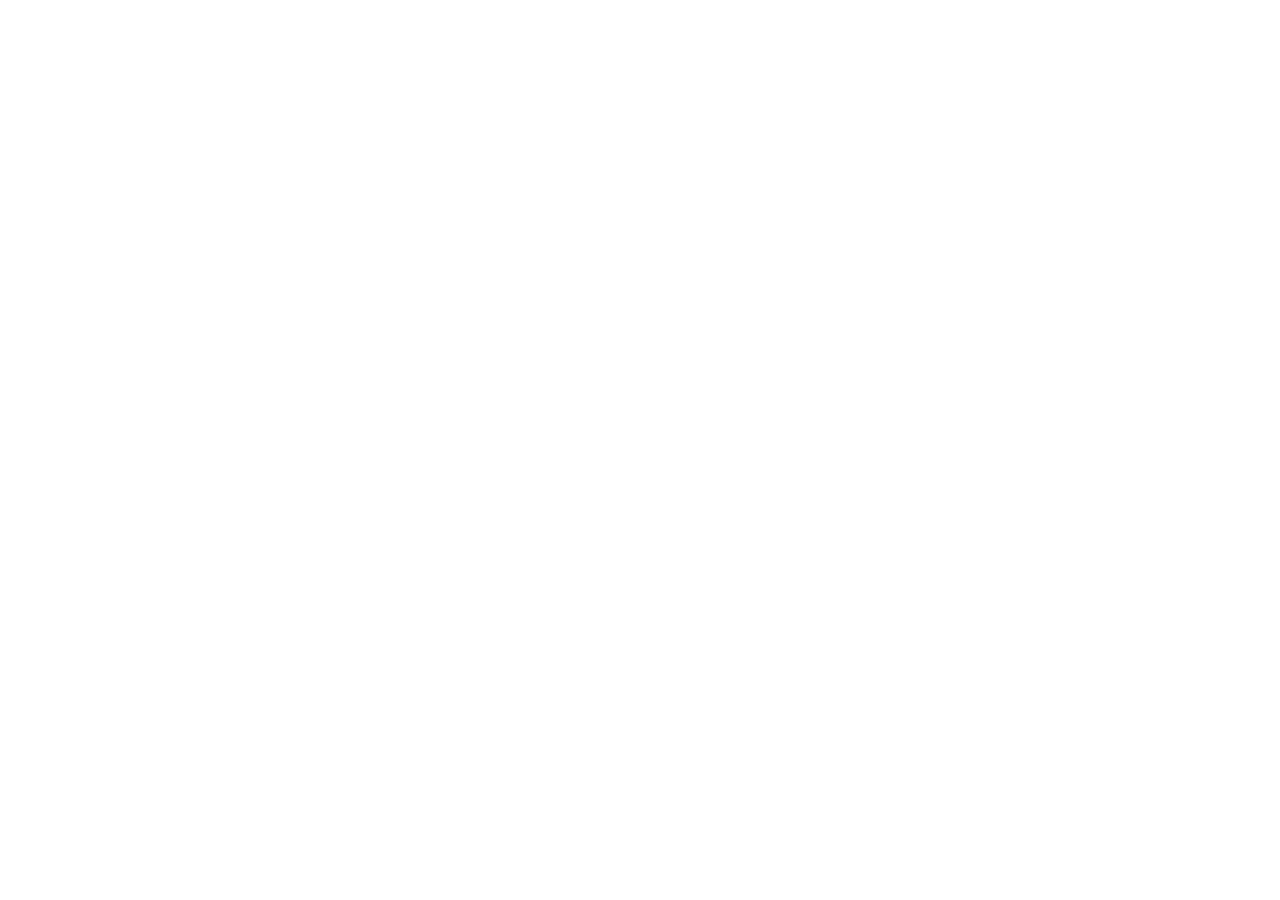
==== index.html @ cbb543f3 "Redirect site to LinkedIn profile Co-Authored-By: Claude Opus 5.5 <noreply@anthropic.com>" ====
<!doctype html>
<html lang="en">
<head>
  <meta charset="utf-8">
  <title>Mayank Malviya</title>
  <!-- Tell search engines the real home of this page is the LinkedIn profile -->
  <link rel="canonical" href="https://www.linkedin.com/in/mayankmalviya64/">
  <!-- Redirect method 1: the browser jumps to LinkedIn immediately (0 seconds) -->
  <meta http-equiv="refresh" content="0; url=https://www.linkedin.com/in/mayankmalviya64/">
  <!-- Redirect method 2: JavaScript redirect; replace() keeps this page out of the Back button history -->
  <script>location.replace("https://www.linkedin.com/in/mayankmalviya64/");</script>
</head>
<body>
  <!-- Fallback: shown only if both redirects above are blocked -->
  <p>Redirecting to <a href="https://www.linkedin.com/in/mayankmalviya64/">my LinkedIn profile</a>…</p>
</body>
</html>
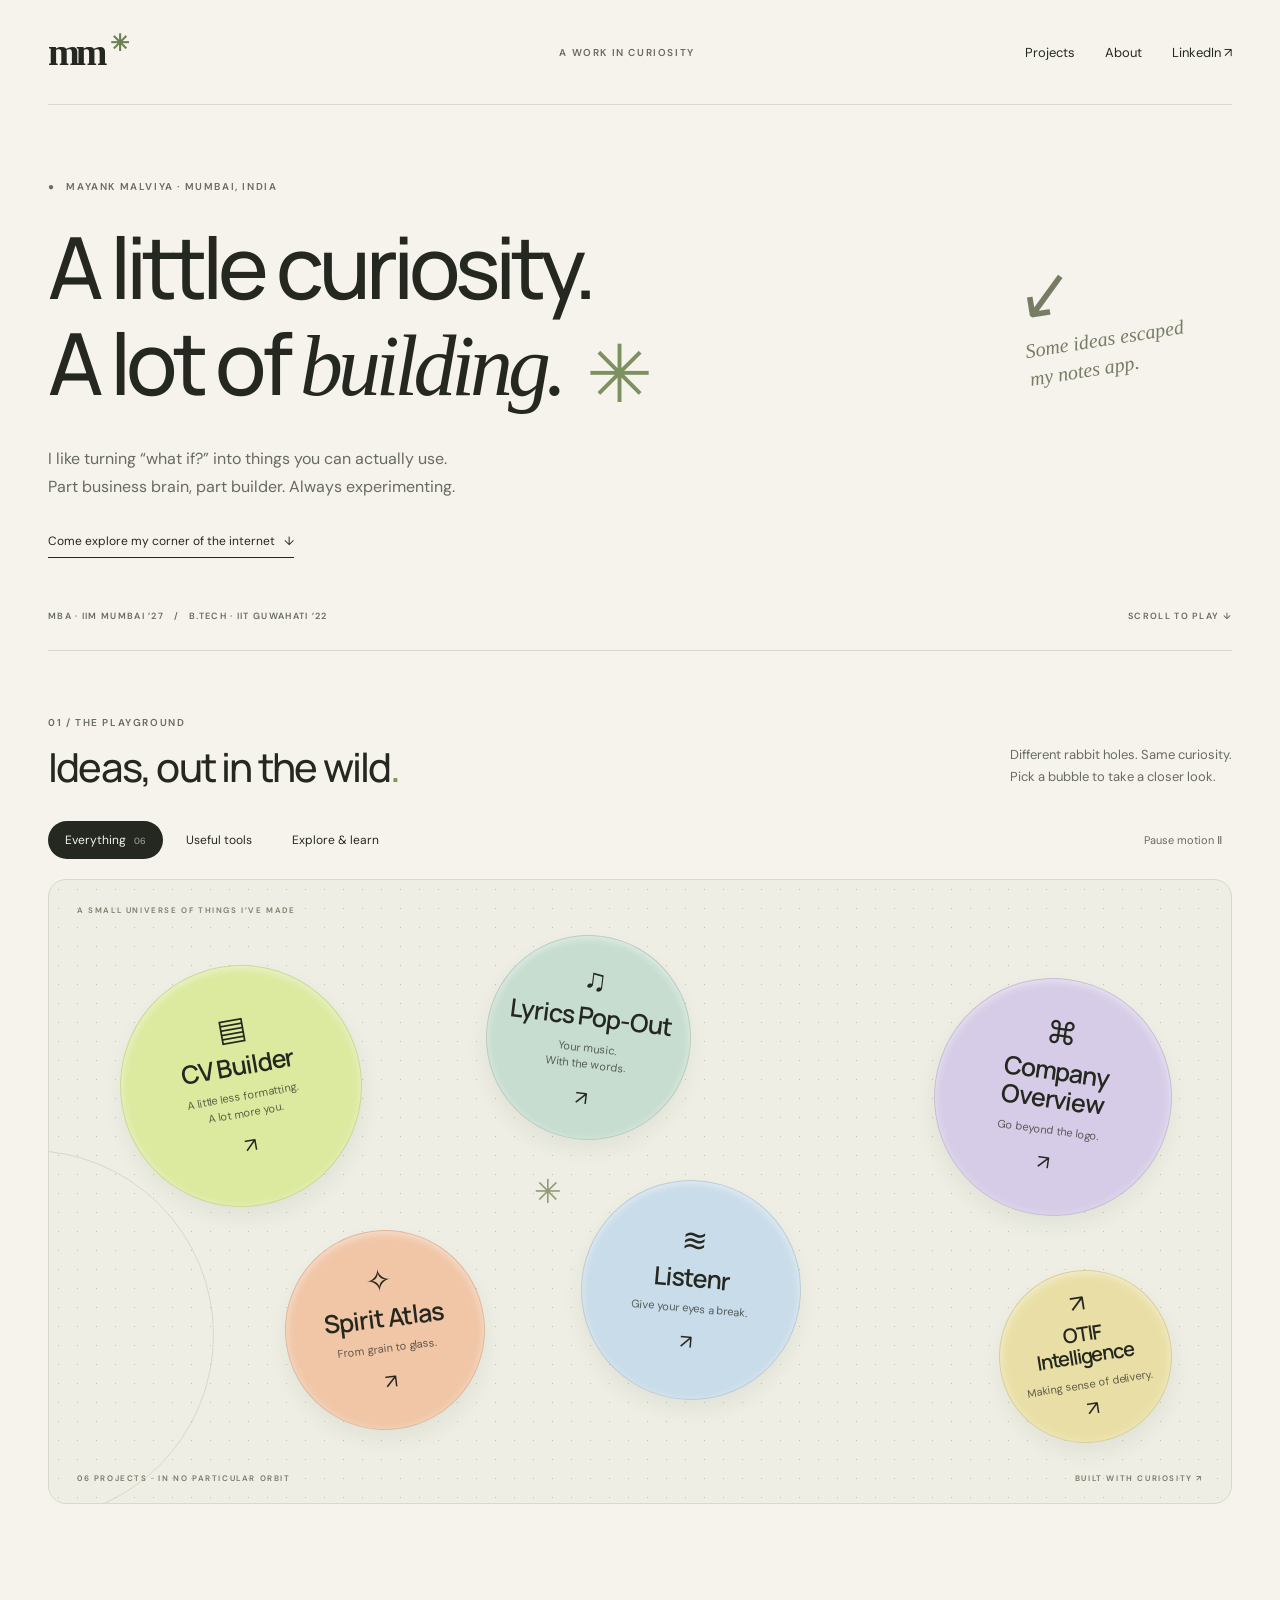
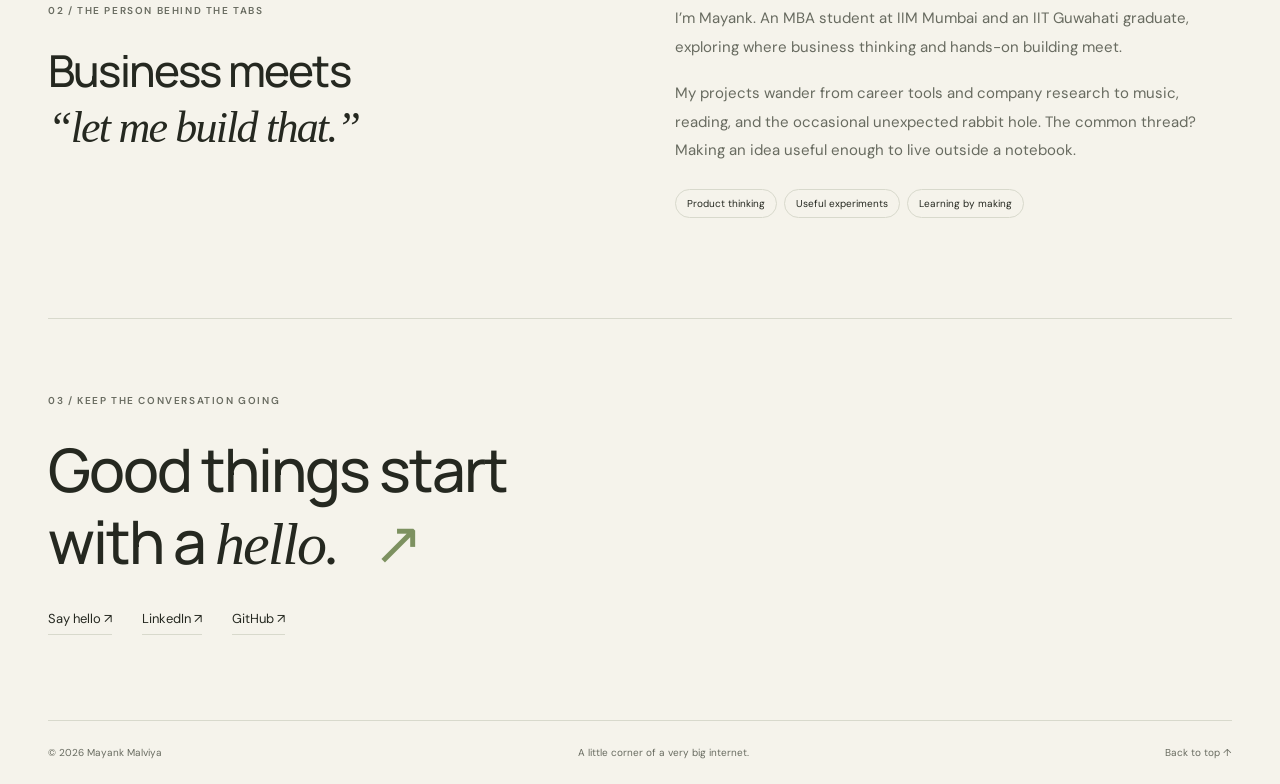
==== commit 5d283c4c: "Build interactive portfolio with project bubble playground" ====
--- a/index.html
+++ b/index.html
@@ -3,15 +3,37 @@
 <head>
   <meta charset="utf-8">
   <title>Mayank Malviya</title>
-  <!-- Tell search engines the real home of this page is the LinkedIn profile -->
-  <link rel="canonical" href="https://www.linkedin.com/in/mayankmalviya64/">
-  <!-- Redirect method 1: the browser jumps to LinkedIn immediately (0 seconds) -->
-  <meta http-equiv="refresh" content="0; url=https://www.linkedin.com/in/mayankmalviya64/">
-  <!-- Redirect method 2: JavaScript redirect; replace() keeps this page out of the Back button history -->
-  <script>location.replace("https://www.linkedin.com/in/mayankmalviya64/");</script>
+  <meta name="viewport" content="width=device-width, initial-scale=1">
+  <meta name="theme-color" content="#f5f3eb">
+  <meta name="description" content="Mayank Malviya — MBA at IIM Mumbai, IIT Guwahati alumnus, and builder of useful digital things. Explore my interactive project playground.">
+  <meta property="og:title" content="Mayank Malviya — Portfolio & Playground">
+  <meta property="og:description" content="A little curiosity. A lot of building. Explore my projects.">
+  <meta property="og:type" content="website">
+  <meta property="og:url" content="https://mayankmalviya64.github.io/">
+  <link rel="canonical" href="https://mayankmalviya64.github.io/">
+  <link rel="icon" href="data:image/svg+xml,%3Csvg xmlns='http://www.w3.org/2000/svg' viewBox='0 0 64 64'%3E%3Ccircle cx='32' cy='32' r='32' fill='%23dbea9f'/%3E%3Ctext x='16' y='44' font-size='40' font-family='Georgia'%3Em%3C/text%3E%3C/svg%3E">
+  <link rel="stylesheet" href="style.css">
+  <script src="script.js" defer></script>
 </head>
 <body>
-  <!-- Fallback: shown only if both redirects above are blocked -->
-  <p>Redirecting to <a href="https://www.linkedin.com/in/mayankmalviya64/">my LinkedIn profile</a>…</p>
+  <a class="skip" href="#projects">Skip to projects</a>
+  <header class="nav wrap"><a class="wordmark" href="#" aria-label="Mayank Malviya home">mm<span>✳</span></a><span class="nav-note">A WORK IN CURIOSITY</span><nav aria-label="Main navigation"><a href="#projects">Projects</a><a href="#about">About</a><a href="https://www.linkedin.com/in/mayankmalviya64/" target="_blank" rel="noopener noreferrer">LinkedIn ↗</a></nav></header>
+  <main>
+    <section class="hero wrap" aria-labelledby="hero-title"><p class="eyebrow">● &nbsp; MAYANK MALVIYA · MUMBAI, INDIA</p><h1 id="hero-title">A little curiosity.<br>A lot of <em>building.</em><span class="star" aria-hidden="true">✳</span></h1><p class="hero-copy">I like turning “what if?” into things you can actually use.<br>Part business brain, part builder. Always experimenting.</p><a class="text-link" href="#projects">Come explore my corner of the internet &nbsp; ↓</a><div class="hero-note" aria-hidden="true">↙<p>Some ideas escaped<br>my notes app.</p></div><div class="hero-bottom"><span>MBA · IIM MUMBAI ’27 &nbsp; / &nbsp; B.TECH · IIT GUWAHATI ’22</span><span>SCROLL TO PLAY ↓</span></div></section>
+    <section id="projects" class="projects wrap" aria-labelledby="projects-title"><div class="section-heading"><div><p class="eyebrow">01 / THE PLAYGROUND</p><h2 id="projects-title">Ideas, out in the wild<span>.</span></h2></div><p>Different rabbit holes. Same curiosity.<br>Pick a bubble to take a closer look.</p></div><div class="toolbar"><div class="filters" role="group" aria-label="Filter projects"><button class="active" data-filter="all" aria-pressed="true">Everything <small>06</small></button><button data-filter="tools" aria-pressed="false">Useful tools</button><button data-filter="explore" aria-pressed="false">Explore & learn</button></div><button id="motion" aria-pressed="false">Pause motion Ⅱ</button></div>
+    <!-- Each bubble is a normal button, supporting keyboards and touch. -->
+    <div class="playground" id="playground"><span class="field-label" aria-hidden="true">A SMALL UNIVERSE OF THINGS I’VE MADE</span>
+    <button class="bubble cv" data-project="cv" data-category="tools" aria-label="Explore CV Builder"><span class="icon" aria-hidden="true">▤</span><strong>CV Builder</strong><span>A little less formatting.<br>A lot more you.</span><b aria-hidden="true">↗</b></button>
+    <button class="bubble spotify" data-project="spotify" data-category="tools" aria-label="Explore Spotify Lyrics Pop-Out"><span class="icon" aria-hidden="true">♫</span><strong>Lyrics Pop-Out</strong><span>Your music.<br>With the words.</span><b aria-hidden="true">↗</b></button>
+    <button class="bubble company" data-project="company" data-category="explore" aria-label="Explore Company Overview"><span class="icon" aria-hidden="true">⌘</span><strong>Company<br>Overview</strong><span>Go beyond the logo.</span><b aria-hidden="true">↗</b></button>
+    <button class="bubble spirit" data-project="spirit" data-category="explore" aria-label="Explore Spirit Atlas"><span class="icon" aria-hidden="true">✧</span><strong>Spirit Atlas</strong><span>From grain to glass.</span><b aria-hidden="true">↗</b></button>
+    <button class="bubble listenr" data-project="listenr" data-category="tools" aria-label="Explore Listenr"><span class="icon" aria-hidden="true">≋</span><strong>Listenr</strong><span>Give your eyes a break.</span><b aria-hidden="true">↗</b></button>
+    <button class="bubble otif" data-project="otif" data-category="explore" aria-label="Explore OTIF Intelligence"><span class="icon" aria-hidden="true">↗</span><strong>OTIF<br>Intelligence</strong><span>Making sense of delivery.</span><b aria-hidden="true">↗</b></button>
+    <span class="orbit" aria-hidden="true"></span><span class="tiny-star" aria-hidden="true">✳</span><div class="field-footer"><span id="project-count" aria-live="polite">06 PROJECTS · IN NO PARTICULAR ORBIT</span><span>BUILT WITH CURIOSITY ↗</span></div></div>
+    <noscript><p><a href="/cv-builder/">CV Builder</a> · <a href="/spotify-lyrics-pop-out/">Lyrics Pop-Out</a> · <a href="/company-overview/">Company Overview</a> · <a href="/spirit-atlas/">Spirit Atlas</a> · <a href="/listenr-web/">Listenr</a> · <a href="https://github.com/mayankmalviya64/kearney-otif-analysis">OTIF Intelligence</a></p></noscript></section>
+    <section id="about" class="about wrap" aria-labelledby="about-title"><div><p class="eyebrow">02 / THE PERSON BEHIND THE TABS</p><h2 id="about-title">Business meets<br><em>“let me build that.”</em></h2></div><div class="about-copy"><p>I’m Mayank. An MBA student at IIM Mumbai and an IIT Guwahati graduate, exploring where business thinking and hands-on building meet.</p><p>My projects wander from career tools and company research to music, reading, and the occasional unexpected rabbit hole. The common thread? Making an idea useful enough to live outside a notebook.</p><div class="tags"><span>Product thinking</span><span>Useful experiments</span><span>Learning by making</span></div></div></section>
+    <section class="contact wrap"><p class="eyebrow">03 / KEEP THE CONVERSATION GOING</p><h2>Good things start<br>with a <em>hello.</em> <span aria-hidden="true">↗</span></h2><div class="contact-links"><a href="mailto:mayankmalviya64@gmail.com">Say hello ↗</a><a href="https://www.linkedin.com/in/mayankmalviya64/" target="_blank" rel="noopener noreferrer">LinkedIn ↗</a><a href="https://github.com/mayankmalviya64" target="_blank" rel="noopener noreferrer">GitHub ↗</a></div></section>
+  </main><footer class="wrap"><span>© <span id="year">2026</span> Mayank Malviya</span><span>A little corner of a very big internet.</span><a href="#">Back to top ↑</a></footer>
+  <dialog id="project-dialog" aria-labelledby="dialog-title"><div class="dialog-top"><span class="eyebrow" id="dialog-category"></span><button id="close-dialog" aria-label="Close project preview">✕</button></div><div class="dialog-icon" id="dialog-icon" aria-hidden="true"></div><h2 id="dialog-title"></h2><p id="dialog-description"></p><div id="dialog-tags" class="tags"></div><a class="project-link" id="dialog-link" target="_blank" rel="noopener noreferrer">Explore project ↗</a><p class="dialog-foot">OPENS IN A NEW TAB · KEEP EXPLORING</p></dialog>
 </body>
 </html>
--- a/style.css
+++ b/style.css
@@ -0,0 +1,6 @@
+@import url('https://fonts.googleapis.com/css2?family=DM+Sans:wght@400;500;600;700&family=Manrope:wght@400;500;600;700&display=swap');
+/* Shared colors and a single wrapper keep the design easy to adjust. */
+:root{--paper:#f5f3eb;--ink:#252820;--muted:#686b60;--line:#d8d9cc}*{box-sizing:border-box}html{scroll-behavior:smooth;scroll-padding-top:25px}body{margin:0;background:var(--paper);color:var(--ink);font:15px 'DM Sans',sans-serif}a{color:inherit;text-decoration:none}button{font:inherit;color:inherit;cursor:pointer}button:focus-visible,a:focus-visible{outline:3px solid #376d48;outline-offset:6px}.wrap{width:min(1240px,calc(100% - 96px));margin-inline:auto}.skip{position:fixed;top:-70px;left:20px;padding:15px;background:#dbea9f;z-index:20}.skip:focus{top:15px}.nav{display:flex;align-items:center;justify-content:space-between;height:105px;border-bottom:1px solid var(--line)}.wordmark{font:bold 38px Georgia,serif;letter-spacing:-4px}.wordmark span{color:#6c8051;font-size:23px;vertical-align:top;margin-left:7px;letter-spacing:0}.nav-note,.eyebrow,.hero-bottom,.field-label,.field-footer,.dialog-foot{font-size:10px;letter-spacing:1.6px;font-weight:600}.nav-note{margin-left:100px;color:var(--muted)}nav{display:flex;gap:30px;font-size:13px}nav a:hover,.text-link:hover{color:#638040}.hero{position:relative;padding-top:75px}.eyebrow{color:var(--muted);margin:0 0 26px}h1,h2,p{margin-top:0}h1,h2{font-family:'Manrope',sans-serif}h1{font-size:clamp(52px,6.7vw,88px);line-height:1.12;letter-spacing:-5px;font-weight:500;margin-bottom:28px}em{font-family:Georgia,serif;font-weight:400}.star{display:inline-block;font-size:80px;color:#7d9160;margin-left:24px;vertical-align:middle}.hero-copy{font-size:16px;line-height:1.8;color:var(--muted);margin-bottom:28px}.text-link{font-size:12px;border-bottom:1px solid var(--ink);padding-bottom:8px}.hero-note{position:absolute;right:50px;top:140px;transform:rotate(-9deg);font:68px Georgia,serif;color:#777d65}.hero-note p{font-size:20px;font-style:italic;line-height:1.4}.hero-bottom{display:flex;justify-content:space-between;color:var(--muted);padding:60px 0 28px;border-bottom:1px solid var(--line);font-size:9px;letter-spacing:1.3px}.projects{padding-top:65px}.section-heading{display:flex;justify-content:space-between;align-items:end;margin-bottom:30px}.section-heading .eyebrow{margin-bottom:14px}h2{font-size:40px;line-height:1.2;letter-spacing:-1.8px;font-weight:500;margin-bottom:0}.section-heading h2 span{color:#7c9654}.section-heading>p{font-size:13px;line-height:1.7;color:var(--muted);margin:0 0 3px}.toolbar{display:flex;justify-content:space-between;gap:15px;align-items:center;margin-bottom:20px}.filters{display:flex;gap:6px}.filters button{background:transparent;border:1px solid transparent;border-radius:30px;padding:10px 16px;font-size:12px}.filters button.active{background:var(--ink);color:var(--paper)}.filters button:not(.active):hover{border-color:var(--line)}.filters small{font-size:9px;margin-left:5px;opacity:.65}#motion{background:transparent;border:0;font-size:11px;color:var(--muted);padding:10px}.playground{position:relative;height:625px;border:1px solid var(--line);border-radius:18px;background:#eeeee4 radial-gradient(#bec2af .7px,transparent .7px);background-size:19px 19px;overflow:hidden}.field-label{position:absolute;left:28px;top:25px;font-size:8px;color:#7a7f6c}.bubble{position:absolute;display:flex;flex-direction:column;align-items:center;justify-content:center;border-radius:50%;border:1px solid #00000012;box-shadow:inset 0 2px 8px #ffffff80,0 10px 20px #303b2010;text-align:center;transition:scale .3s,box-shadow .3s;z-index:2;animation:float 7s ease-in-out infinite}.bubble:hover,.bubble:focus-visible{scale:1.055;box-shadow:inset 0 2px 8px #ffffff80,0 18px 35px #303b2020;z-index:4;animation-play-state:paused}.bubble strong{font:600 25px/1.13 'Manrope',sans-serif;letter-spacing:-1px;margin:8px 0}.bubble>span:not(.icon){font-size:11px;line-height:1.5;opacity:.7}.icon{font-size:31px;line-height:1}.bubble b{font-size:20px;margin-top:12px;font-weight:400}.cv{width:242px;height:242px;background:#dbea9f;left:6%;top:85px;rotate:-10deg}.spotify{width:205px;height:205px;background:#c7ddd0;left:37%;top:55px;rotate:7deg;animation-delay:-2s}.company{width:238px;height:238px;background:#d6cce7;right:5%;top:98px;rotate:8deg;animation-delay:-4s}.spirit{width:200px;height:200px;background:#f0c6a7;left:20%;top:350px;rotate:-7deg;animation-delay:-3s}.listenr{width:220px;height:220px;background:#c9dce9;left:45%;top:300px;rotate:5deg;animation-delay:-5s}.otif{width:173px;height:173px;background:#e9dfa6;right:5%;top:390px;rotate:-9deg;animation-delay:-1s}.otif strong{font-size:20px}.otif .icon{font-size:24px}.otif b{margin-top:4px}.orbit{position:absolute;border:1px solid #b5bca06b;border-radius:50%;width:370px;height:370px;pointer-events:none;left:-205px;top:270px}.tiny-star{position:absolute;left:41%;top:290px;color:#8e9b75;font-size:33px}.field-footer{position:absolute;bottom:20px;left:28px;right:28px;display:flex;justify-content:space-between;font-size:8px;color:#747b67}.bubble[hidden]{display:none}.playground.filtered .bubble{left:var(--filtered-x);top:175px;right:auto}.about{display:grid;grid-template-columns:1fr 1fr;gap:70px;padding-block:100px;border-bottom:1px solid var(--line)}.about h2{font-size:44px;line-height:1.25}.about-copy p{color:var(--muted);line-height:1.9;font-size:15px;margin-bottom:18px}.tags{display:flex;gap:7px;flex-wrap:wrap;margin-top:24px}.tags span{font-size:10px;border:1px solid var(--line);padding:7px 11px;border-radius:20px}.contact{padding-block:75px 85px}.contact h2{font-size:60px;letter-spacing:-2px}.contact h2>span{color:#7d9160;margin-left:25px}.contact-links{display:flex;gap:30px;margin-top:30px;font-size:13px}.contact-links a{padding-bottom:7px;border-bottom:1px solid var(--line)}.contact-links a:hover{border-color:var(--ink)}footer{border-top:1px solid var(--line);padding-block:25px;display:flex;justify-content:space-between;font-size:10px;color:var(--muted)}dialog{width:min(490px,calc(100% - 32px));border:1px solid var(--line);border-radius:22px;background:var(--paper);color:var(--ink);padding:30px;box-shadow:0 30px 100px #161f2833}dialog::backdrop{background:#242b245c;backdrop-filter:blur(5px)}.dialog-top{display:flex;align-items:center;justify-content:space-between}.dialog-top .eyebrow{margin:0}.dialog-top button{border:1px solid var(--line);background:transparent;width:34px;height:34px;border-radius:50%}.dialog-icon{height:80px;width:80px;border-radius:50%;display:grid;place-items:center;font-size:36px;margin:22px 0}dialog h2{font-size:34px;margin-bottom:18px}#dialog-description{line-height:1.8;color:var(--muted);font-size:15px}.project-link{display:block;background:var(--ink);color:var(--paper);padding:16px 20px;border-radius:10px;margin-top:30px;text-align:center}.project-link:hover{background:#46563a}.dialog-foot{text-align:center;font-size:8px;color:var(--muted);margin:16px 0 0}.paused .bubble{animation-play-state:paused}@keyframes float{0%,100%{transform:translateY(0)}50%{transform:translateY(-13px)}}
+@media(max-width:1050px){.wrap{width:calc(100% - 56px)}.hero-note{right:15px;top:170px}.hero-note p{font-size:17px}.cv{width:205px;height:205px;left:4%}.spotify{width:180px;height:180px;left:37%}.company{width:205px;height:205px;right:3%}.spirit{left:13%;top:340px;width:180px;height:180px}.listenr{left:40%;width:200px;height:200px}.otif{right:3%;top:365px}.bubble strong{font-size:22px}.nav-note{margin-left:0}.about{gap:35px}}
+@media(max-width:720px){.wrap{width:calc(100% - 36px)}.nav{height:80px}.nav-note{display:none}nav{gap:20px;font-size:12px}.hero{padding-top:48px}h1{font-size:clamp(43px,8.8vw,62px);letter-spacing:-2.7px}.star{font-size:44px;margin-left:12px}.hero-copy{font-size:14px}.hero-copy br{display:none}.hero-note{display:none}.hero-bottom{padding-top:45px;font-size:8px;line-height:1.8}.hero-bottom>span:last-child{display:none}.eyebrow{font-size:9px;letter-spacing:1.2px}.projects{padding-top:44px}.section-heading{display:block}.section-heading h2{font-size:31px}.section-heading>p{margin-top:15px;font-size:12px}.toolbar{align-items:flex-start;flex-wrap:wrap;gap:6px}.filters{gap:2px}.filters button{font-size:11px;padding:9px 11px}#motion{font-size:10px;padding:8px 4px}.playground{height:auto;min-height:660px;display:grid;grid-template-columns:1fr 1fr;gap:20px 8px;align-items:center;justify-items:center;padding:60px 10px}.bubble,.playground.filtered .bubble{position:relative;left:auto;right:auto;top:auto;width:min(38vw,190px);height:min(38vw,190px);min-height:140px;min-width:140px}.bubble strong,.otif strong{font-size:19px}.icon{font-size:24px}.bubble>span:not(.icon){font-size:10px}.bubble b{margin-top:6px;font-size:17px}.field-label{left:15px;top:20px;font-size:7px;letter-spacing:1px}.field-footer{left:15px;right:15px;font-size:7px;letter-spacing:.6px}.field-footer>span:last-child{display:none}.tiny-star{display:none}.playground.filtered{min-height:420px}.about{grid-template-columns:1fr;gap:28px;padding-block:65px}.about h2{font-size:37px}.about-copy p{font-size:14px}.contact{padding-block:55px}.contact h2{font-size:46px}.contact-links{gap:24px}footer{gap:15px;flex-wrap:wrap;font-size:9px}footer>span:nth-child(2){display:none}}
+@media(prefers-reduced-motion:reduce){html{scroll-behavior:auto}.bubble{animation:none;transition:none}}
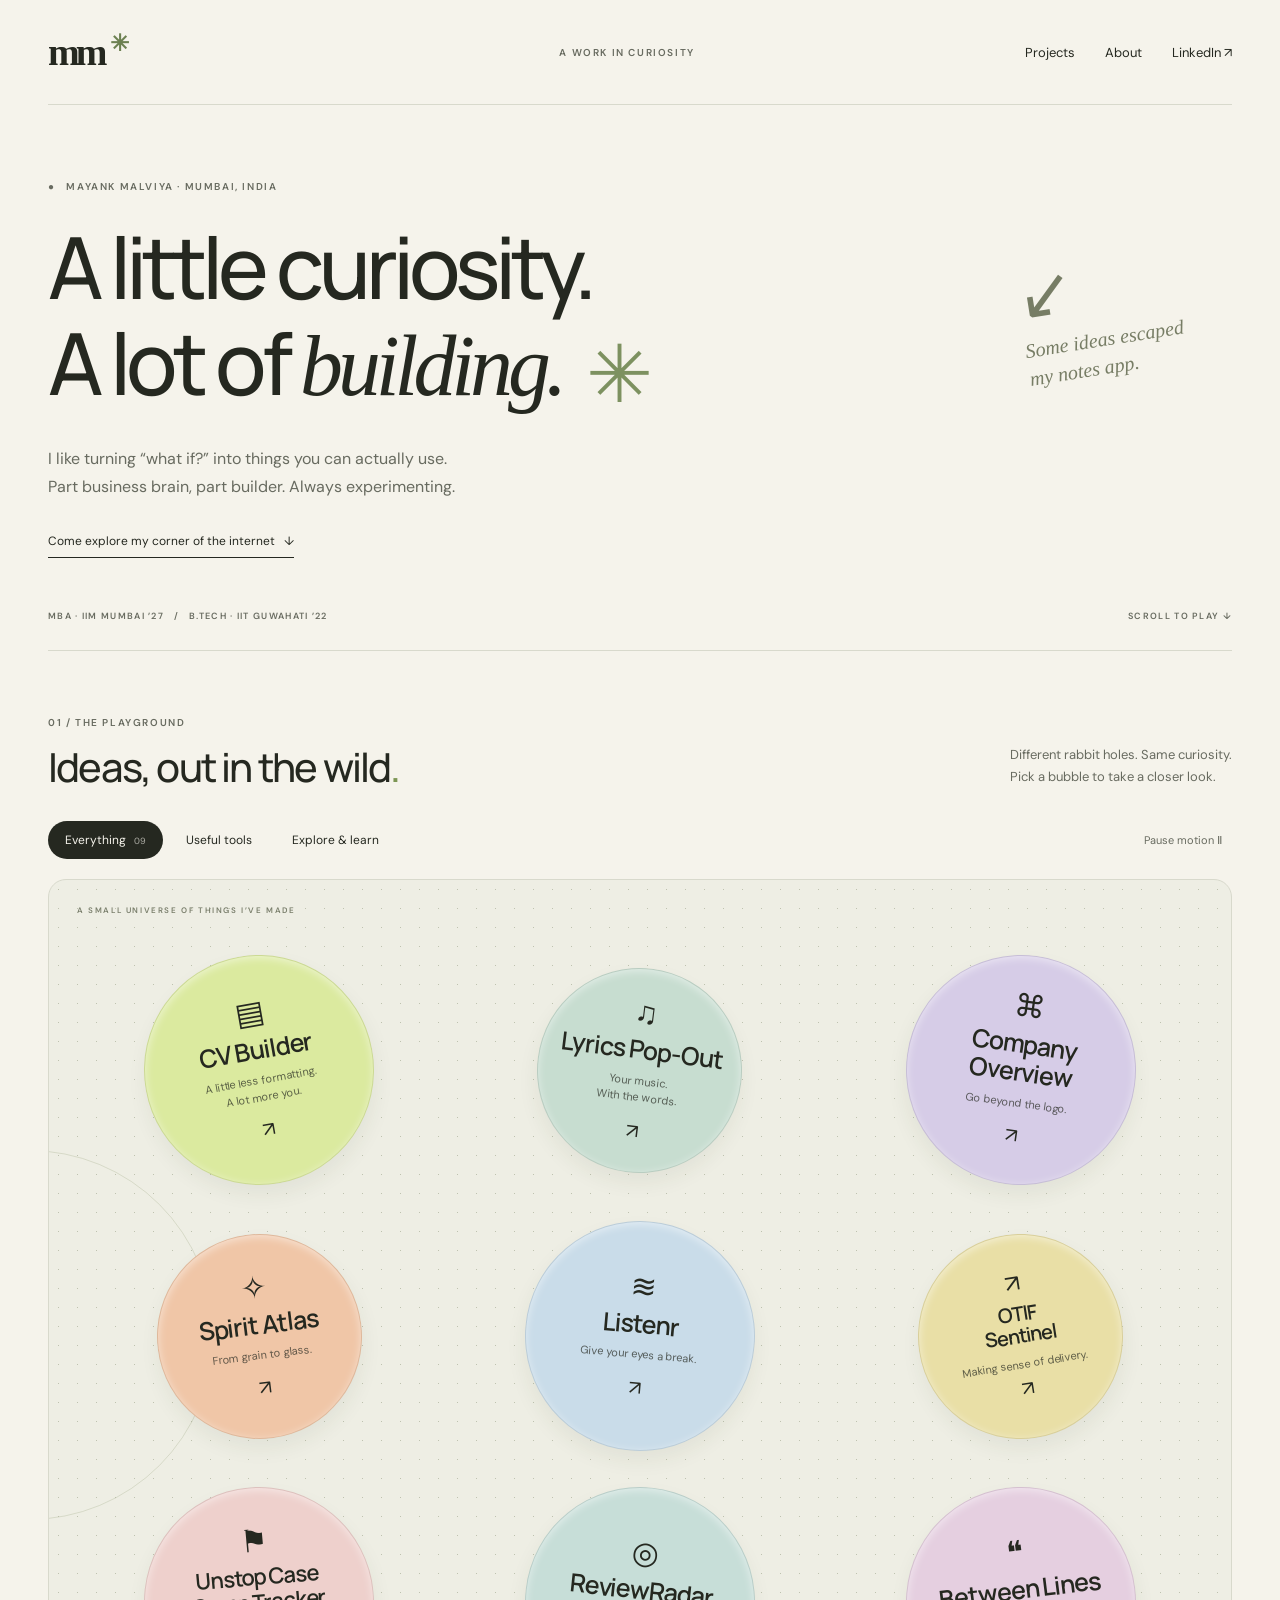
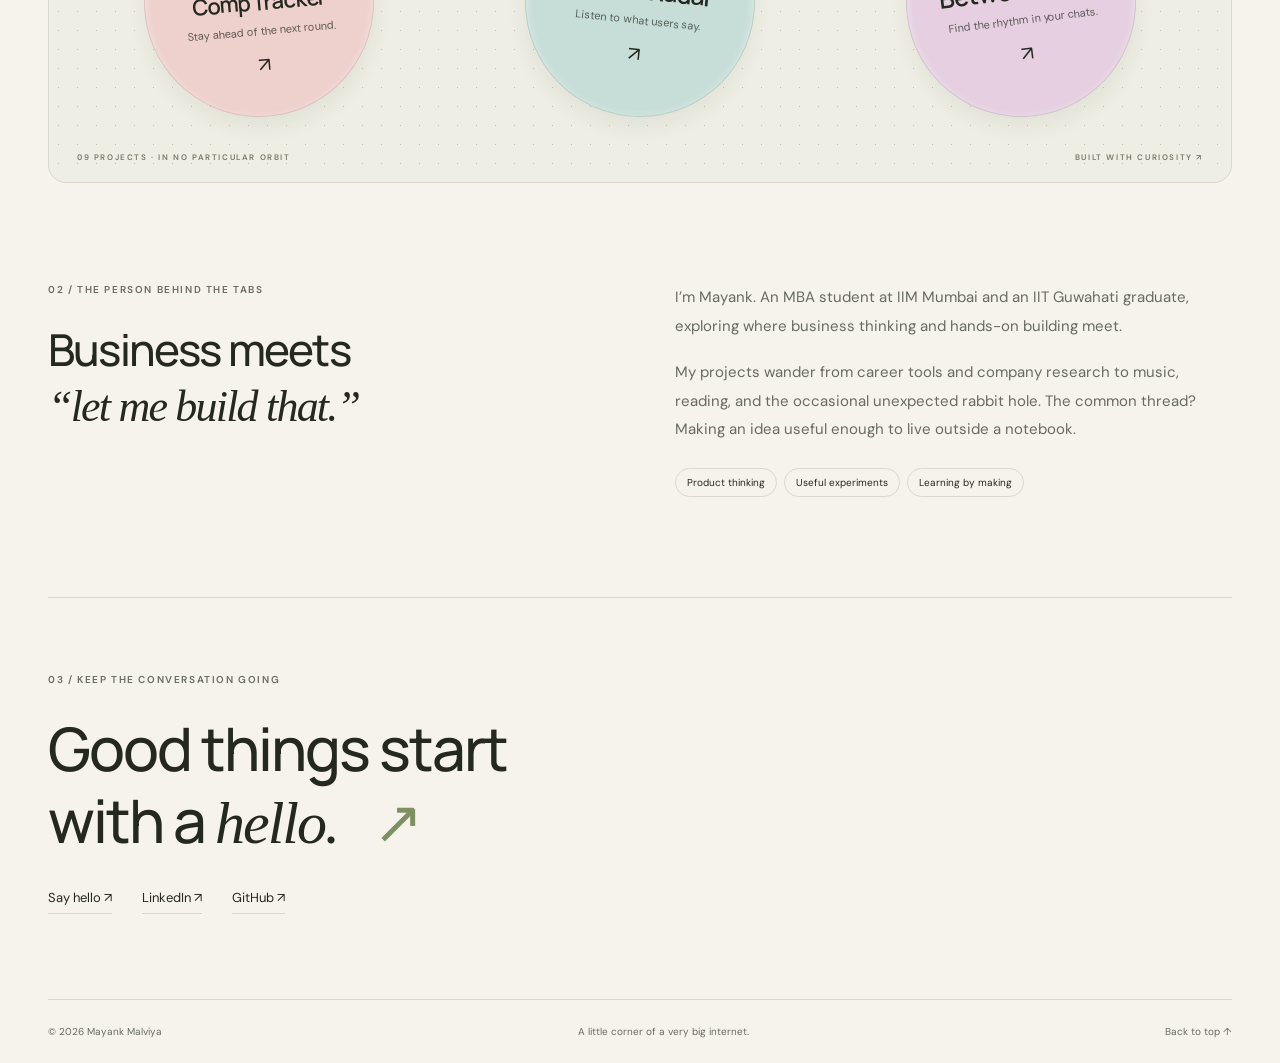
==== commit edec72ce: "Add missing projects and link OTIF Sentinel dashboard" ====
--- a/index.html
+++ b/index.html
@@ -28,9 +28,12 @@
     <button class="bubble company" data-project="company" data-category="explore" aria-label="Explore Company Overview"><span class="icon" aria-hidden="true">⌘</span><strong>Company<br>Overview</strong><span>Go beyond the logo.</span><b aria-hidden="true">↗</b></button>
     <button class="bubble spirit" data-project="spirit" data-category="explore" aria-label="Explore Spirit Atlas"><span class="icon" aria-hidden="true">✧</span><strong>Spirit Atlas</strong><span>From grain to glass.</span><b aria-hidden="true">↗</b></button>
     <button class="bubble listenr" data-project="listenr" data-category="tools" aria-label="Explore Listenr"><span class="icon" aria-hidden="true">≋</span><strong>Listenr</strong><span>Give your eyes a break.</span><b aria-hidden="true">↗</b></button>
-    <button class="bubble otif" data-project="otif" data-category="explore" aria-label="Explore OTIF Intelligence"><span class="icon" aria-hidden="true">↗</span><strong>OTIF<br>Intelligence</strong><span>Making sense of delivery.</span><b aria-hidden="true">↗</b></button>
-    <span class="orbit" aria-hidden="true"></span><span class="tiny-star" aria-hidden="true">✳</span><div class="field-footer"><span id="project-count" aria-live="polite">06 PROJECTS · IN NO PARTICULAR ORBIT</span><span>BUILT WITH CURIOSITY ↗</span></div></div>
-    <noscript><p><a href="/cv-builder/">CV Builder</a> · <a href="/spotify-lyrics-pop-out/">Lyrics Pop-Out</a> · <a href="/company-overview/">Company Overview</a> · <a href="/spirit-atlas/">Spirit Atlas</a> · <a href="/listenr-web/">Listenr</a> · <a href="https://github.com/mayankmalviya64/kearney-otif-analysis">OTIF Intelligence</a></p></noscript></section>
+    <button class="bubble otif" data-project="otif" data-category="explore" aria-label="Explore OTIF Sentinel"><span class="icon" aria-hidden="true">↗</span><strong>OTIF<br>Sentinel</strong><span>Making sense of delivery.</span><b aria-hidden="true">↗</b></button>
+    <button class="bubble tracker" data-project="tracker" data-category="tools" aria-label="Explore Unstop Case Comp Tracker"><span class="icon" aria-hidden="true">⚑</span><strong>Unstop Case<br>Comp Tracker</strong><span>Stay ahead of the next round.</span><b aria-hidden="true">↗</b></button>
+    <button class="bubble reviewradar" data-project="reviewradar" data-category="tools" aria-label="Explore ReviewRadar"><span class="icon" aria-hidden="true">◎</span><strong>ReviewRadar</strong><span>Listen to what users say.</span><b aria-hidden="true">↗</b></button>
+    <button class="bubble between" data-project="between" data-category="tools" aria-label="Explore Between Lines"><span class="icon" aria-hidden="true">❝</span><strong>Between Lines</strong><span>Find the rhythm in your chats.</span><b aria-hidden="true">↗</b></button>
+    <span class="orbit" aria-hidden="true"></span><span class="tiny-star" aria-hidden="true">✳</span><div class="field-footer"><span id="project-count" aria-live="polite">09 PROJECTS · IN NO PARTICULAR ORBIT</span><span>BUILT WITH CURIOSITY ↗</span></div></div>
+    <noscript><p><a href="/cv-builder/">CV Builder</a> · <a href="/spotify-lyrics-pop-out/">Lyrics Pop-Out</a> · <a href="/company-overview/">Company Overview</a> · <a href="/spirit-atlas/">Spirit Atlas</a> · <a href="/listenr-web/">Listenr</a> · <a href="/kearney-otif-analysis/otif-sentinel.html">OTIF Sentinel</a> · <a href="https://casecomptracker.me/">Unstop Case Comp Tracker</a> · <a href="/reviewradar/">ReviewRadar</a> · <a href="/between-lines/">Between Lines</a></p></noscript></section>
     <section id="about" class="about wrap" aria-labelledby="about-title"><div><p class="eyebrow">02 / THE PERSON BEHIND THE TABS</p><h2 id="about-title">Business meets<br><em>“let me build that.”</em></h2></div><div class="about-copy"><p>I’m Mayank. An MBA student at IIM Mumbai and an IIT Guwahati graduate, exploring where business thinking and hands-on building meet.</p><p>My projects wander from career tools and company research to music, reading, and the occasional unexpected rabbit hole. The common thread? Making an idea useful enough to live outside a notebook.</p><div class="tags"><span>Product thinking</span><span>Useful experiments</span><span>Learning by making</span></div></div></section>
     <section class="contact wrap"><p class="eyebrow">03 / KEEP THE CONVERSATION GOING</p><h2>Good things start<br>with a <em>hello.</em> <span aria-hidden="true">↗</span></h2><div class="contact-links"><a href="mailto:mayankmalviya64@gmail.com">Say hello ↗</a><a href="https://www.linkedin.com/in/mayankmalviya64/" target="_blank" rel="noopener noreferrer">LinkedIn ↗</a><a href="https://github.com/mayankmalviya64" target="_blank" rel="noopener noreferrer">GitHub ↗</a></div></section>
   </main><footer class="wrap"><span>© <span id="year">2026</span> Mayank Malviya</span><span>A little corner of a very big internet.</span><a href="#">Back to top ↑</a></footer>
--- a/style.css
+++ b/style.css
@@ -3,4 +3,12 @@
 :root{--paper:#f5f3eb;--ink:#252820;--muted:#686b60;--line:#d8d9cc}*{box-sizing:border-box}html{scroll-behavior:smooth;scroll-padding-top:25px}body{margin:0;background:var(--paper);color:var(--ink);font:15px 'DM Sans',sans-serif}a{color:inherit;text-decoration:none}button{font:inherit;color:inherit;cursor:pointer}button:focus-visible,a:focus-visible{outline:3px solid #376d48;outline-offset:6px}.wrap{width:min(1240px,calc(100% - 96px));margin-inline:auto}.skip{position:fixed;top:-70px;left:20px;padding:15px;background:#dbea9f;z-index:20}.skip:focus{top:15px}.nav{display:flex;align-items:center;justify-content:space-between;height:105px;border-bottom:1px solid var(--line)}.wordmark{font:bold 38px Georgia,serif;letter-spacing:-4px}.wordmark span{color:#6c8051;font-size:23px;vertical-align:top;margin-left:7px;letter-spacing:0}.nav-note,.eyebrow,.hero-bottom,.field-label,.field-footer,.dialog-foot{font-size:10px;letter-spacing:1.6px;font-weight:600}.nav-note{margin-left:100px;color:var(--muted)}nav{display:flex;gap:30px;font-size:13px}nav a:hover,.text-link:hover{color:#638040}.hero{position:relative;padding-top:75px}.eyebrow{color:var(--muted);margin:0 0 26px}h1,h2,p{margin-top:0}h1,h2{font-family:'Manrope',sans-serif}h1{font-size:clamp(52px,6.7vw,88px);line-height:1.12;letter-spacing:-5px;font-weight:500;margin-bottom:28px}em{font-family:Georgia,serif;font-weight:400}.star{display:inline-block;font-size:80px;color:#7d9160;margin-left:24px;vertical-align:middle}.hero-copy{font-size:16px;line-height:1.8;color:var(--muted);margin-bottom:28px}.text-link{font-size:12px;border-bottom:1px solid var(--ink);padding-bottom:8px}.hero-note{position:absolute;right:50px;top:140px;transform:rotate(-9deg);font:68px Georgia,serif;color:#777d65}.hero-note p{font-size:20px;font-style:italic;line-height:1.4}.hero-bottom{display:flex;justify-content:space-between;color:var(--muted);padding:60px 0 28px;border-bottom:1px solid var(--line);font-size:9px;letter-spacing:1.3px}.projects{padding-top:65px}.section-heading{display:flex;justify-content:space-between;align-items:end;margin-bottom:30px}.section-heading .eyebrow{margin-bottom:14px}h2{font-size:40px;line-height:1.2;letter-spacing:-1.8px;font-weight:500;margin-bottom:0}.section-heading h2 span{color:#7c9654}.section-heading>p{font-size:13px;line-height:1.7;color:var(--muted);margin:0 0 3px}.toolbar{display:flex;justify-content:space-between;gap:15px;align-items:center;margin-bottom:20px}.filters{display:flex;gap:6px}.filters button{background:transparent;border:1px solid transparent;border-radius:30px;padding:10px 16px;font-size:12px}.filters button.active{background:var(--ink);color:var(--paper)}.filters button:not(.active):hover{border-color:var(--line)}.filters small{font-size:9px;margin-left:5px;opacity:.65}#motion{background:transparent;border:0;font-size:11px;color:var(--muted);padding:10px}.playground{position:relative;height:625px;border:1px solid var(--line);border-radius:18px;background:#eeeee4 radial-gradient(#bec2af .7px,transparent .7px);background-size:19px 19px;overflow:hidden}.field-label{position:absolute;left:28px;top:25px;font-size:8px;color:#7a7f6c}.bubble{position:absolute;display:flex;flex-direction:column;align-items:center;justify-content:center;border-radius:50%;border:1px solid #00000012;box-shadow:inset 0 2px 8px #ffffff80,0 10px 20px #303b2010;text-align:center;transition:scale .3s,box-shadow .3s;z-index:2;animation:float 7s ease-in-out infinite}.bubble:hover,.bubble:focus-visible{scale:1.055;box-shadow:inset 0 2px 8px #ffffff80,0 18px 35px #303b2020;z-index:4;animation-play-state:paused}.bubble strong{font:600 25px/1.13 'Manrope',sans-serif;letter-spacing:-1px;margin:8px 0}.bubble>span:not(.icon){font-size:11px;line-height:1.5;opacity:.7}.icon{font-size:31px;line-height:1}.bubble b{font-size:20px;margin-top:12px;font-weight:400}.cv{width:242px;height:242px;background:#dbea9f;left:6%;top:85px;rotate:-10deg}.spotify{width:205px;height:205px;background:#c7ddd0;left:37%;top:55px;rotate:7deg;animation-delay:-2s}.company{width:238px;height:238px;background:#d6cce7;right:5%;top:98px;rotate:8deg;animation-delay:-4s}.spirit{width:200px;height:200px;background:#f0c6a7;left:20%;top:350px;rotate:-7deg;animation-delay:-3s}.listenr{width:220px;height:220px;background:#c9dce9;left:45%;top:300px;rotate:5deg;animation-delay:-5s}.otif{width:173px;height:173px;background:#e9dfa6;right:5%;top:390px;rotate:-9deg;animation-delay:-1s}.otif strong{font-size:20px}.otif .icon{font-size:24px}.otif b{margin-top:4px}.orbit{position:absolute;border:1px solid #b5bca06b;border-radius:50%;width:370px;height:370px;pointer-events:none;left:-205px;top:270px}.tiny-star{position:absolute;left:41%;top:290px;color:#8e9b75;font-size:33px}.field-footer{position:absolute;bottom:20px;left:28px;right:28px;display:flex;justify-content:space-between;font-size:8px;color:#747b67}.bubble[hidden]{display:none}.playground.filtered .bubble{left:var(--filtered-x);top:175px;right:auto}.about{display:grid;grid-template-columns:1fr 1fr;gap:70px;padding-block:100px;border-bottom:1px solid var(--line)}.about h2{font-size:44px;line-height:1.25}.about-copy p{color:var(--muted);line-height:1.9;font-size:15px;margin-bottom:18px}.tags{display:flex;gap:7px;flex-wrap:wrap;margin-top:24px}.tags span{font-size:10px;border:1px solid var(--line);padding:7px 11px;border-radius:20px}.contact{padding-block:75px 85px}.contact h2{font-size:60px;letter-spacing:-2px}.contact h2>span{color:#7d9160;margin-left:25px}.contact-links{display:flex;gap:30px;margin-top:30px;font-size:13px}.contact-links a{padding-bottom:7px;border-bottom:1px solid var(--line)}.contact-links a:hover{border-color:var(--ink)}footer{border-top:1px solid var(--line);padding-block:25px;display:flex;justify-content:space-between;font-size:10px;color:var(--muted)}dialog{width:min(490px,calc(100% - 32px));border:1px solid var(--line);border-radius:22px;background:var(--paper);color:var(--ink);padding:30px;box-shadow:0 30px 100px #161f2833}dialog::backdrop{background:#242b245c;backdrop-filter:blur(5px)}.dialog-top{display:flex;align-items:center;justify-content:space-between}.dialog-top .eyebrow{margin:0}.dialog-top button{border:1px solid var(--line);background:transparent;width:34px;height:34px;border-radius:50%}.dialog-icon{height:80px;width:80px;border-radius:50%;display:grid;place-items:center;font-size:36px;margin:22px 0}dialog h2{font-size:34px;margin-bottom:18px}#dialog-description{line-height:1.8;color:var(--muted);font-size:15px}.project-link{display:block;background:var(--ink);color:var(--paper);padding:16px 20px;border-radius:10px;margin-top:30px;text-align:center}.project-link:hover{background:#46563a}.dialog-foot{text-align:center;font-size:8px;color:var(--muted);margin:16px 0 0}.paused .bubble{animation-play-state:paused}@keyframes float{0%,100%{transform:translateY(0)}50%{transform:translateY(-13px)}}
 @media(max-width:1050px){.wrap{width:calc(100% - 56px)}.hero-note{right:15px;top:170px}.hero-note p{font-size:17px}.cv{width:205px;height:205px;left:4%}.spotify{width:180px;height:180px;left:37%}.company{width:205px;height:205px;right:3%}.spirit{left:13%;top:340px;width:180px;height:180px}.listenr{left:40%;width:200px;height:200px}.otif{right:3%;top:365px}.bubble strong{font-size:22px}.nav-note{margin-left:0}.about{gap:35px}}
 @media(max-width:720px){.wrap{width:calc(100% - 36px)}.nav{height:80px}.nav-note{display:none}nav{gap:20px;font-size:12px}.hero{padding-top:48px}h1{font-size:clamp(43px,8.8vw,62px);letter-spacing:-2.7px}.star{font-size:44px;margin-left:12px}.hero-copy{font-size:14px}.hero-copy br{display:none}.hero-note{display:none}.hero-bottom{padding-top:45px;font-size:8px;line-height:1.8}.hero-bottom>span:last-child{display:none}.eyebrow{font-size:9px;letter-spacing:1.2px}.projects{padding-top:44px}.section-heading{display:block}.section-heading h2{font-size:31px}.section-heading>p{margin-top:15px;font-size:12px}.toolbar{align-items:flex-start;flex-wrap:wrap;gap:6px}.filters{gap:2px}.filters button{font-size:11px;padding:9px 11px}#motion{font-size:10px;padding:8px 4px}.playground{height:auto;min-height:660px;display:grid;grid-template-columns:1fr 1fr;gap:20px 8px;align-items:center;justify-items:center;padding:60px 10px}.bubble,.playground.filtered .bubble{position:relative;left:auto;right:auto;top:auto;width:min(38vw,190px);height:min(38vw,190px);min-height:140px;min-width:140px}.bubble strong,.otif strong{font-size:19px}.icon{font-size:24px}.bubble>span:not(.icon){font-size:10px}.bubble b{margin-top:6px;font-size:17px}.field-label{left:15px;top:20px;font-size:7px;letter-spacing:1px}.field-footer{left:15px;right:15px;font-size:7px;letter-spacing:.6px}.field-footer>span:last-child{display:none}.tiny-star{display:none}.playground.filtered{min-height:420px}.about{grid-template-columns:1fr;gap:28px;padding-block:65px}.about h2{font-size:37px}.about-copy p{font-size:14px}.contact{padding-block:55px}.contact h2{font-size:46px}.contact-links{gap:24px}footer{gap:15px;flex-wrap:wrap;font-size:9px}footer>span:nth-child(2){display:none}}
+/* Grid keeps the growing collection and filtered groups within the canvas.
+   Small rotations and floating motion preserve the playful bubble layout. */
+.playground,.playground.filtered{display:grid;grid-template-columns:repeat(3,minmax(0,1fr));height:auto;min-height:0;gap:36px 20px;padding:75px 30px 65px;justify-items:center;align-items:center}
+.playground .bubble,.playground.filtered .bubble{position:relative;inset:auto;width:min(100%,230px);height:auto;min-width:0;min-height:0;aspect-ratio:1}
+.playground .spotify,.playground .spirit,.playground .otif{width:min(91%,205px)}
+.tracker{background:#eed0cc;rotate:-5deg;animation-delay:-2s}.reviewradar{background:#c7ded8;rotate:6deg;animation-delay:-4s}.between{background:#e5cfe0;rotate:-7deg;animation-delay:-1s}
+.tracker strong{font-size:22px}.tiny-star{display:none}
+@media(max-width:720px){.playground,.playground.filtered{grid-template-columns:repeat(2,minmax(0,1fr));gap:25px 10px;padding:65px 12px}.playground .bubble,.playground.filtered .bubble{width:100%;max-width:190px}.tracker strong{font-size:18px}.playground .bubble>span:not(.icon){font-size:9px}.playground .bubble strong{font-size:clamp(15px,3.5vw,19px)}}
 @media(prefers-reduced-motion:reduce){html{scroll-behavior:auto}.bubble{animation:none;transition:none}}
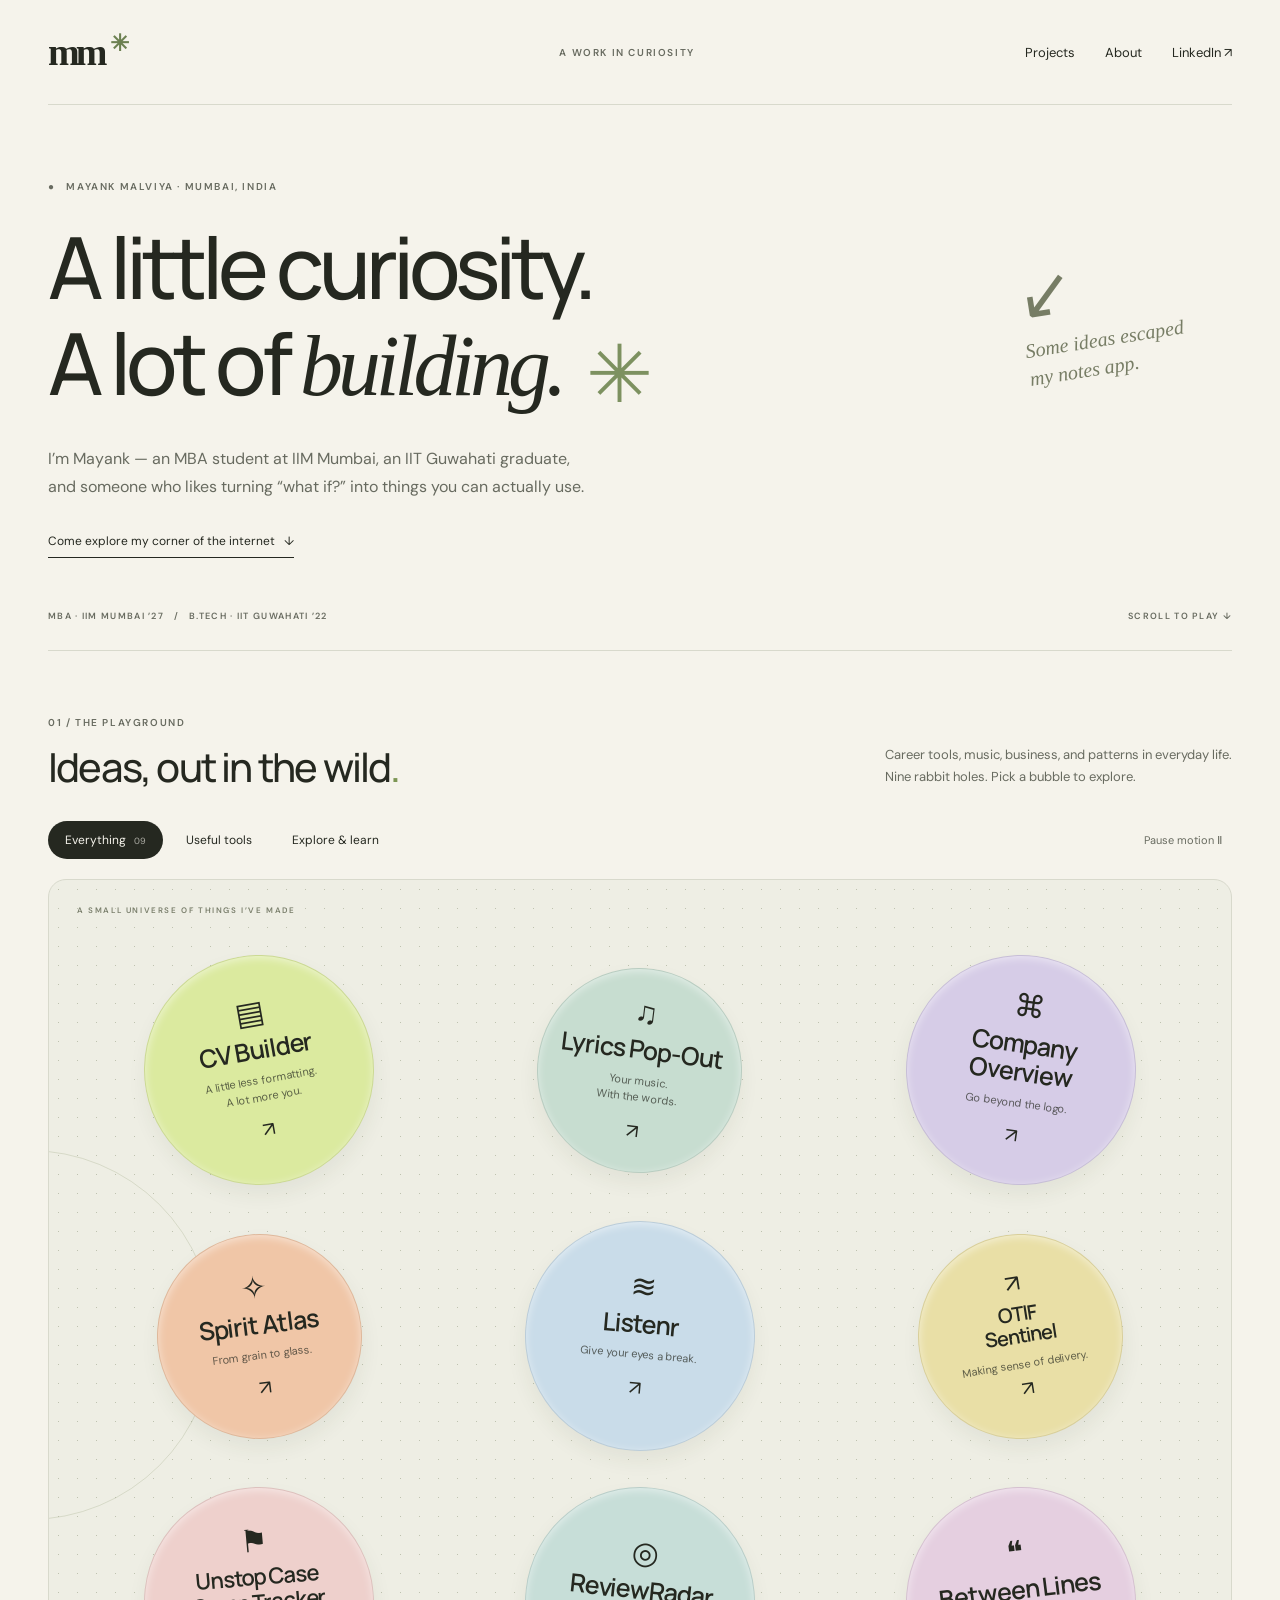
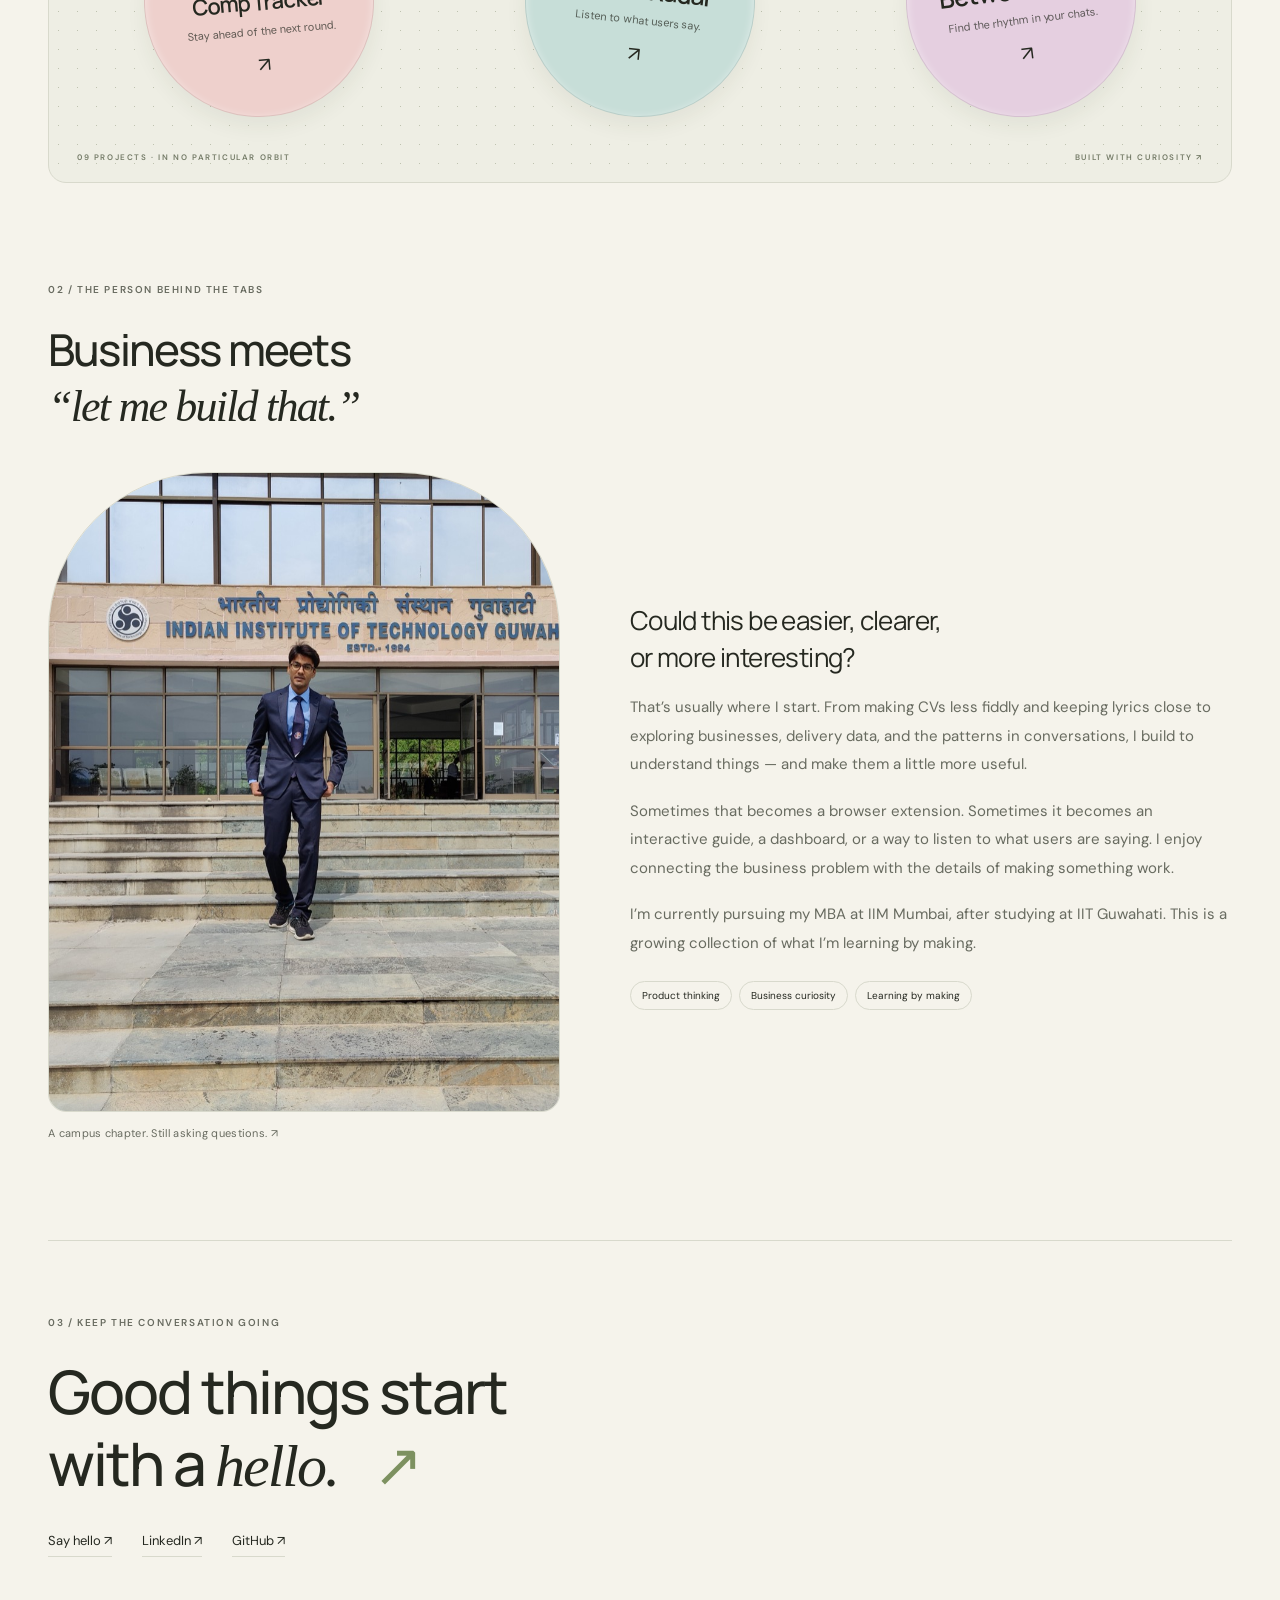
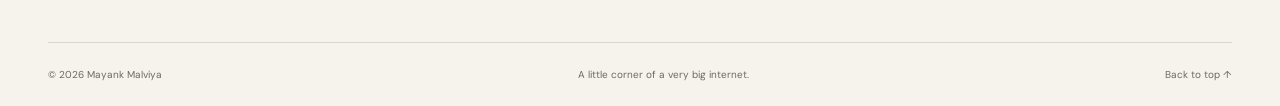
==== commit 6d5e7d75: "Update portfolio story, add campus portrait, and redirect alternate URL" ====
--- a/index.html
+++ b/index.html
@@ -5,22 +5,22 @@
   <title>Mayank Malviya</title>
   <meta name="viewport" content="width=device-width, initial-scale=1">
   <meta name="theme-color" content="#f5f3eb">
-  <meta name="description" content="Mayank Malviya — MBA at IIM Mumbai, IIT Guwahati alumnus, and builder of useful digital things. Explore my interactive project playground.">
+  <meta name="description" content="Mayank Malviya — MBA at IIM Mumbai, IIT Guwahati alumnus, and builder of useful digital things. Explore nine projects spanning career tools, music, business research, and analytics.">
   <meta property="og:title" content="Mayank Malviya — Portfolio & Playground">
   <meta property="og:description" content="A little curiosity. A lot of building. Explore my projects.">
   <meta property="og:type" content="website">
   <meta property="og:url" content="https://mayankmalviya64.github.io/">
   <link rel="canonical" href="https://mayankmalviya64.github.io/">
   <link rel="icon" href="data:image/svg+xml,%3Csvg xmlns='http://www.w3.org/2000/svg' viewBox='0 0 64 64'%3E%3Ccircle cx='32' cy='32' r='32' fill='%23dbea9f'/%3E%3Ctext x='16' y='44' font-size='40' font-family='Georgia'%3Em%3C/text%3E%3C/svg%3E">
-  <link rel="stylesheet" href="style.css">
-  <script src="script.js" defer></script>
+  <link rel="stylesheet" href="style.css?v=20261021">
+  <script src="script.js?v=20261021" defer></script>
 </head>
 <body>
   <a class="skip" href="#projects">Skip to projects</a>
   <header class="nav wrap"><a class="wordmark" href="#" aria-label="Mayank Malviya home">mm<span>✳</span></a><span class="nav-note">A WORK IN CURIOSITY</span><nav aria-label="Main navigation"><a href="#projects">Projects</a><a href="#about">About</a><a href="https://www.linkedin.com/in/mayankmalviya64/" target="_blank" rel="noopener noreferrer">LinkedIn ↗</a></nav></header>
   <main>
-    <section class="hero wrap" aria-labelledby="hero-title"><p class="eyebrow">● &nbsp; MAYANK MALVIYA · MUMBAI, INDIA</p><h1 id="hero-title">A little curiosity.<br>A lot of <em>building.</em><span class="star" aria-hidden="true">✳</span></h1><p class="hero-copy">I like turning “what if?” into things you can actually use.<br>Part business brain, part builder. Always experimenting.</p><a class="text-link" href="#projects">Come explore my corner of the internet &nbsp; ↓</a><div class="hero-note" aria-hidden="true">↙<p>Some ideas escaped<br>my notes app.</p></div><div class="hero-bottom"><span>MBA · IIM MUMBAI ’27 &nbsp; / &nbsp; B.TECH · IIT GUWAHATI ’22</span><span>SCROLL TO PLAY ↓</span></div></section>
-    <section id="projects" class="projects wrap" aria-labelledby="projects-title"><div class="section-heading"><div><p class="eyebrow">01 / THE PLAYGROUND</p><h2 id="projects-title">Ideas, out in the wild<span>.</span></h2></div><p>Different rabbit holes. Same curiosity.<br>Pick a bubble to take a closer look.</p></div><div class="toolbar"><div class="filters" role="group" aria-label="Filter projects"><button class="active" data-filter="all" aria-pressed="true">Everything <small>06</small></button><button data-filter="tools" aria-pressed="false">Useful tools</button><button data-filter="explore" aria-pressed="false">Explore & learn</button></div><button id="motion" aria-pressed="false">Pause motion Ⅱ</button></div>
+    <section class="hero wrap" aria-labelledby="hero-title"><p class="eyebrow">● &nbsp; MAYANK MALVIYA · MUMBAI, INDIA</p><h1 id="hero-title">A little curiosity.<br>A lot of <em>building.</em><span class="star" aria-hidden="true">✳</span></h1><p class="hero-copy">I’m Mayank — an MBA student at IIM Mumbai, an IIT Guwahati graduate,<br>and someone who likes turning “what if?” into things you can actually use.</p><a class="text-link" href="#projects">Come explore my corner of the internet &nbsp; ↓</a><div class="hero-note" aria-hidden="true">↙<p>Some ideas escaped<br>my notes app.</p></div><div class="hero-bottom"><span>MBA · IIM MUMBAI ’27 &nbsp; / &nbsp; B.TECH · IIT GUWAHATI ’22</span><span>SCROLL TO PLAY ↓</span></div></section>
+    <section id="projects" class="projects wrap" aria-labelledby="projects-title"><div class="section-heading"><div><p class="eyebrow">01 / THE PLAYGROUND</p><h2 id="projects-title">Ideas, out in the wild<span>.</span></h2></div><p>Career tools, music, business, and patterns in everyday life.<br>Nine rabbit holes. Pick a bubble to explore.</p></div><div class="toolbar"><div class="filters" role="group" aria-label="Filter projects"><button class="active" data-filter="all" aria-pressed="true">Everything <small>09</small></button><button data-filter="tools" aria-pressed="false">Useful tools</button><button data-filter="explore" aria-pressed="false">Explore & learn</button></div><button id="motion" aria-pressed="false">Pause motion Ⅱ</button></div>
     <!-- Each bubble is a normal button, supporting keyboards and touch. -->
     <div class="playground" id="playground"><span class="field-label" aria-hidden="true">A SMALL UNIVERSE OF THINGS I’VE MADE</span>
     <button class="bubble cv" data-project="cv" data-category="tools" aria-label="Explore CV Builder"><span class="icon" aria-hidden="true">▤</span><strong>CV Builder</strong><span>A little less formatting.<br>A lot more you.</span><b aria-hidden="true">↗</b></button>
@@ -34,7 +34,12 @@
     <button class="bubble between" data-project="between" data-category="tools" aria-label="Explore Between Lines"><span class="icon" aria-hidden="true">❝</span><strong>Between Lines</strong><span>Find the rhythm in your chats.</span><b aria-hidden="true">↗</b></button>
     <span class="orbit" aria-hidden="true"></span><span class="tiny-star" aria-hidden="true">✳</span><div class="field-footer"><span id="project-count" aria-live="polite">09 PROJECTS · IN NO PARTICULAR ORBIT</span><span>BUILT WITH CURIOSITY ↗</span></div></div>
     <noscript><p><a href="/cv-builder/">CV Builder</a> · <a href="/spotify-lyrics-pop-out/">Lyrics Pop-Out</a> · <a href="/company-overview/">Company Overview</a> · <a href="/spirit-atlas/">Spirit Atlas</a> · <a href="/listenr-web/">Listenr</a> · <a href="/kearney-otif-analysis/otif-sentinel.html">OTIF Sentinel</a> · <a href="https://casecomptracker.me/">Unstop Case Comp Tracker</a> · <a href="/reviewradar/">ReviewRadar</a> · <a href="/between-lines/">Between Lines</a></p></noscript></section>
-    <section id="about" class="about wrap" aria-labelledby="about-title"><div><p class="eyebrow">02 / THE PERSON BEHIND THE TABS</p><h2 id="about-title">Business meets<br><em>“let me build that.”</em></h2></div><div class="about-copy"><p>I’m Mayank. An MBA student at IIM Mumbai and an IIT Guwahati graduate, exploring where business thinking and hands-on building meet.</p><p>My projects wander from career tools and company research to music, reading, and the occasional unexpected rabbit hole. The common thread? Making an idea useful enough to live outside a notebook.</p><div class="tags"><span>Product thinking</span><span>Useful experiments</span><span>Learning by making</span></div></div></section>
+    <section id="about" class="about wrap" aria-labelledby="about-title">
+      <div class="about-heading"><p class="eyebrow">02 / THE PERSON BEHIND THE TABS</p><h2 id="about-title">Business meets<br><em>“let me build that.”</em></h2></div>
+      <!-- CSS crops the original photo in the page, keeping the source image intact. -->
+      <figure class="about-photo"><img src="assets/mayank-iit-guwahati.jpg" width="1400" height="1052" loading="lazy" decoding="async" alt="Mayank standing outside the IIT Guwahati administration building."><figcaption>A campus chapter. Still asking questions. ↗</figcaption></figure>
+      <div class="about-copy"><p class="about-lead">Could this be easier, clearer,<br>or more interesting?</p><p>That’s usually where I start. From making CVs less fiddly and keeping lyrics close to exploring businesses, delivery data, and the patterns in conversations, I build to understand things — and make them a little more useful.</p><p>Sometimes that becomes a browser extension. Sometimes it becomes an interactive guide, a dashboard, or a way to listen to what users are saying. I enjoy connecting the business problem with the details of making something work.</p><p>I’m currently pursuing my MBA at IIM Mumbai, after studying at IIT Guwahati. This is a growing collection of what I’m learning by making.</p><div class="tags"><span>Product thinking</span><span>Business curiosity</span><span>Learning by making</span></div></div>
+    </section>
     <section class="contact wrap"><p class="eyebrow">03 / KEEP THE CONVERSATION GOING</p><h2>Good things start<br>with a <em>hello.</em> <span aria-hidden="true">↗</span></h2><div class="contact-links"><a href="mailto:mayankmalviya64@gmail.com">Say hello ↗</a><a href="https://www.linkedin.com/in/mayankmalviya64/" target="_blank" rel="noopener noreferrer">LinkedIn ↗</a><a href="https://github.com/mayankmalviya64" target="_blank" rel="noopener noreferrer">GitHub ↗</a></div></section>
   </main><footer class="wrap"><span>© <span id="year">2026</span> Mayank Malviya</span><span>A little corner of a very big internet.</span><a href="#">Back to top ↑</a></footer>
   <dialog id="project-dialog" aria-labelledby="dialog-title"><div class="dialog-top"><span class="eyebrow" id="dialog-category"></span><button id="close-dialog" aria-label="Close project preview">✕</button></div><div class="dialog-icon" id="dialog-icon" aria-hidden="true"></div><h2 id="dialog-title"></h2><p id="dialog-description"></p><div id="dialog-tags" class="tags"></div><a class="project-link" id="dialog-link" target="_blank" rel="noopener noreferrer">Explore project ↗</a><p class="dialog-foot">OPENS IN A NEW TAB · KEEP EXPLORING</p></dialog>
--- a/style.css
+++ b/style.css
@@ -12,3 +12,14 @@
 .tracker strong{font-size:22px}.tiny-star{display:none}
 @media(max-width:720px){.playground,.playground.filtered{grid-template-columns:repeat(2,minmax(0,1fr));gap:25px 10px;padding:65px 12px}.playground .bubble,.playground.filtered .bubble{width:100%;max-width:190px}.tracker strong{font-size:18px}.playground .bubble>span:not(.icon){font-size:9px}.playground .bubble strong{font-size:clamp(15px,3.5vw,19px)}}
 @media(prefers-reduced-motion:reduce){html{scroll-behavior:auto}.bubble{animation:none;transition:none}}
+
+/* A shared heading lets the portrait and story sit together on wide screens.
+   Object positioning keeps Mayank central without altering the source photograph. */
+.about{grid-template-columns:minmax(0,.85fr) minmax(0,1fr);column-gap:70px;row-gap:38px;align-items:center}
+.about-heading{grid-column:1 / -1}
+.about-photo{margin:0;align-self:start}
+.about-photo img{display:block;width:100%;height:auto;aspect-ratio:4 / 5;object-fit:cover;object-position:49% 48%;border-radius:160px 160px 18px 18px;border:1px solid var(--line)}
+.about-photo figcaption{margin-top:14px;color:var(--muted);font-size:11px;letter-spacing:.3px}
+.about-copy .about-lead{color:var(--ink);font-family:'Manrope',sans-serif;font-size:26px;line-height:1.4;letter-spacing:-.6px}
+@media(max-width:1050px){.about{column-gap:35px}.hero-copy{max-width:72%}}
+@media(max-width:720px){.hero-copy{max-width:none}.about{grid-template-columns:1fr;gap:28px}.about-heading{grid-column:auto}.about-photo{width:min(100%,390px);justify-self:center}.about-photo img{aspect-ratio:1 / 1.1}.about-copy .about-lead{font-size:24px}}
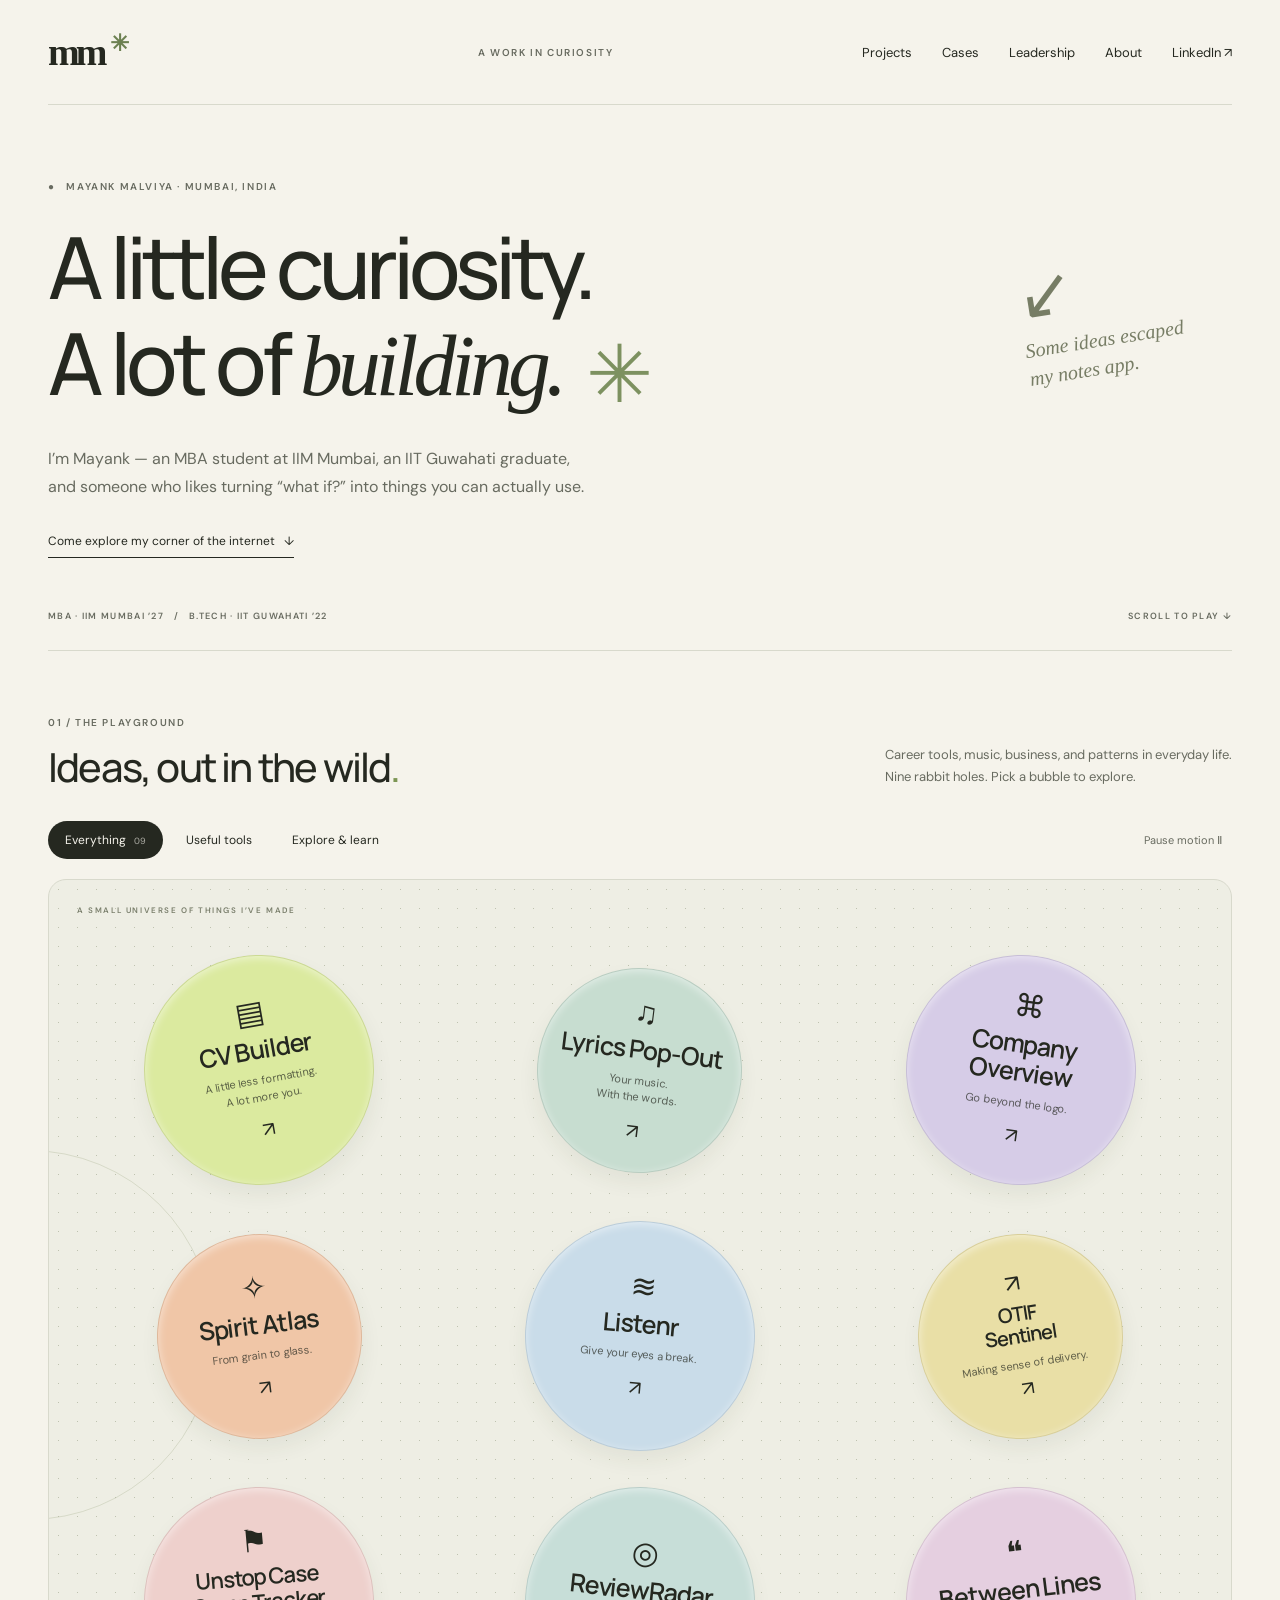
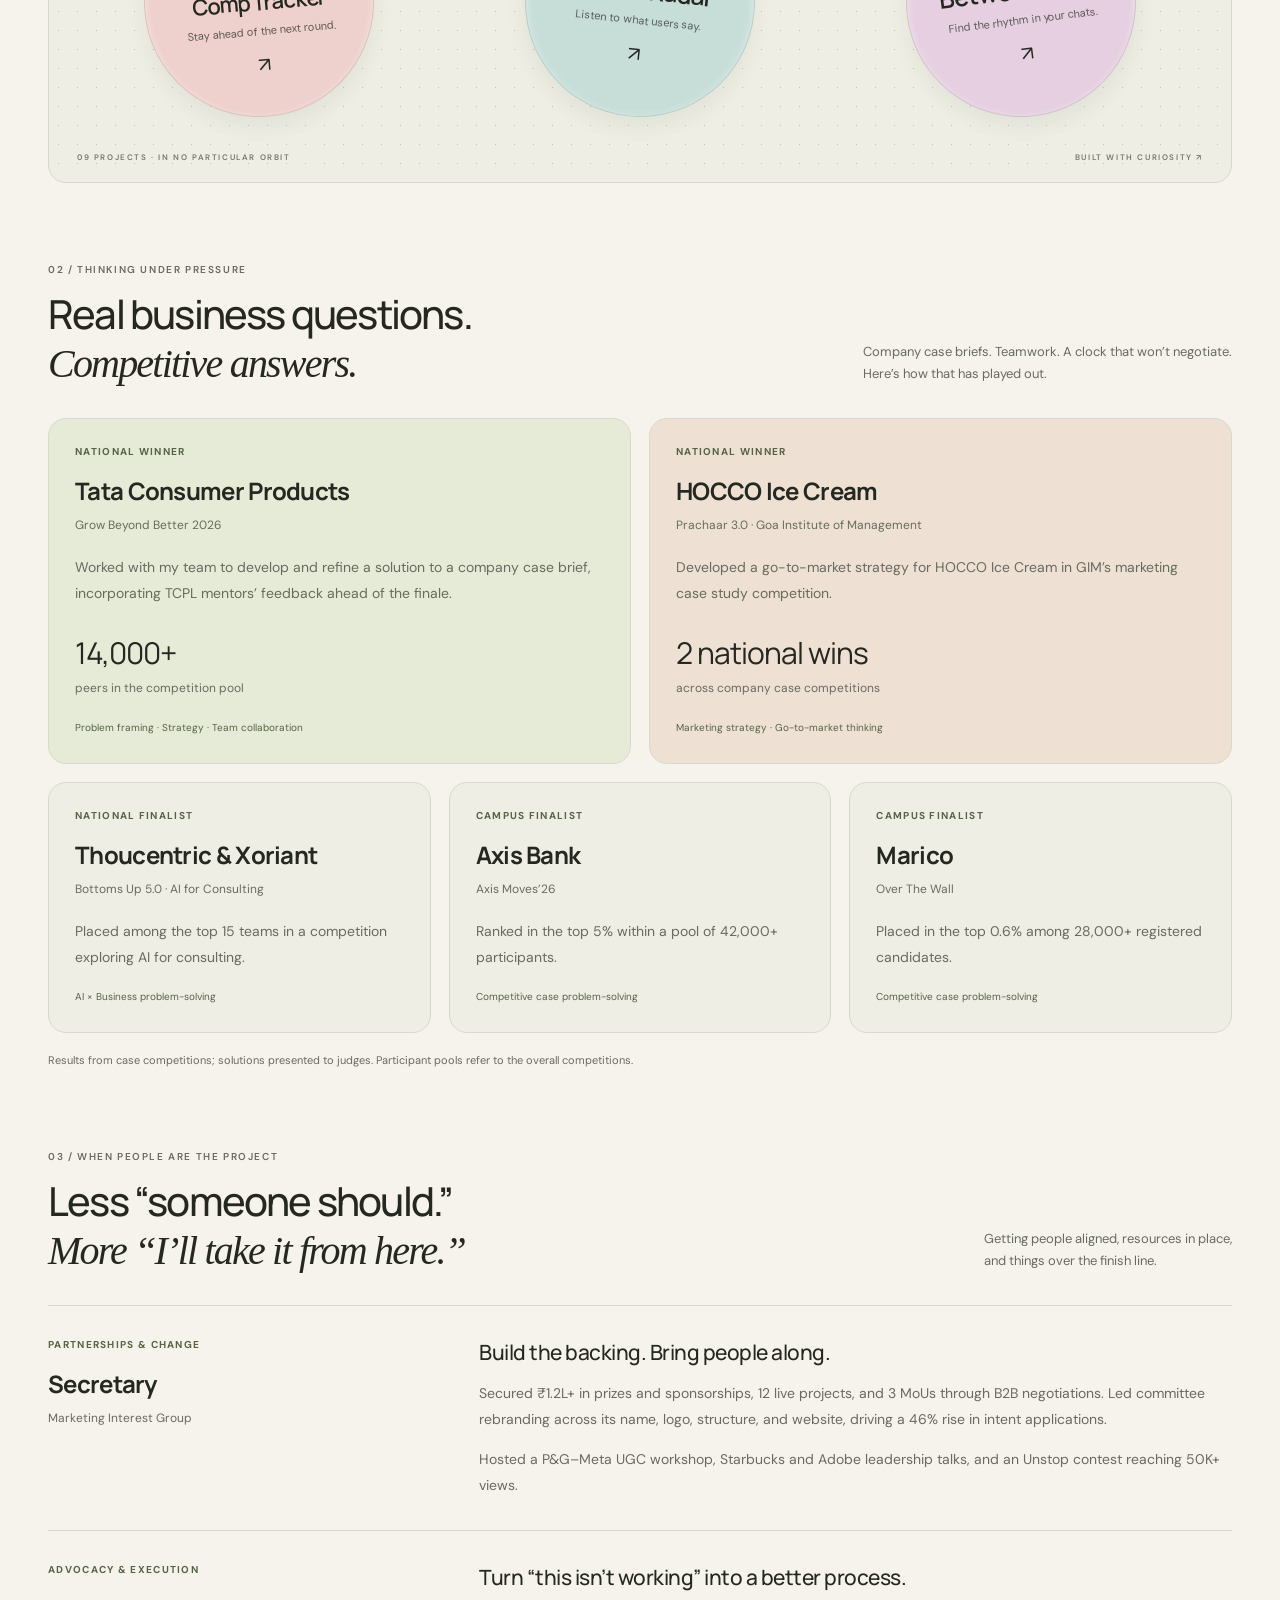
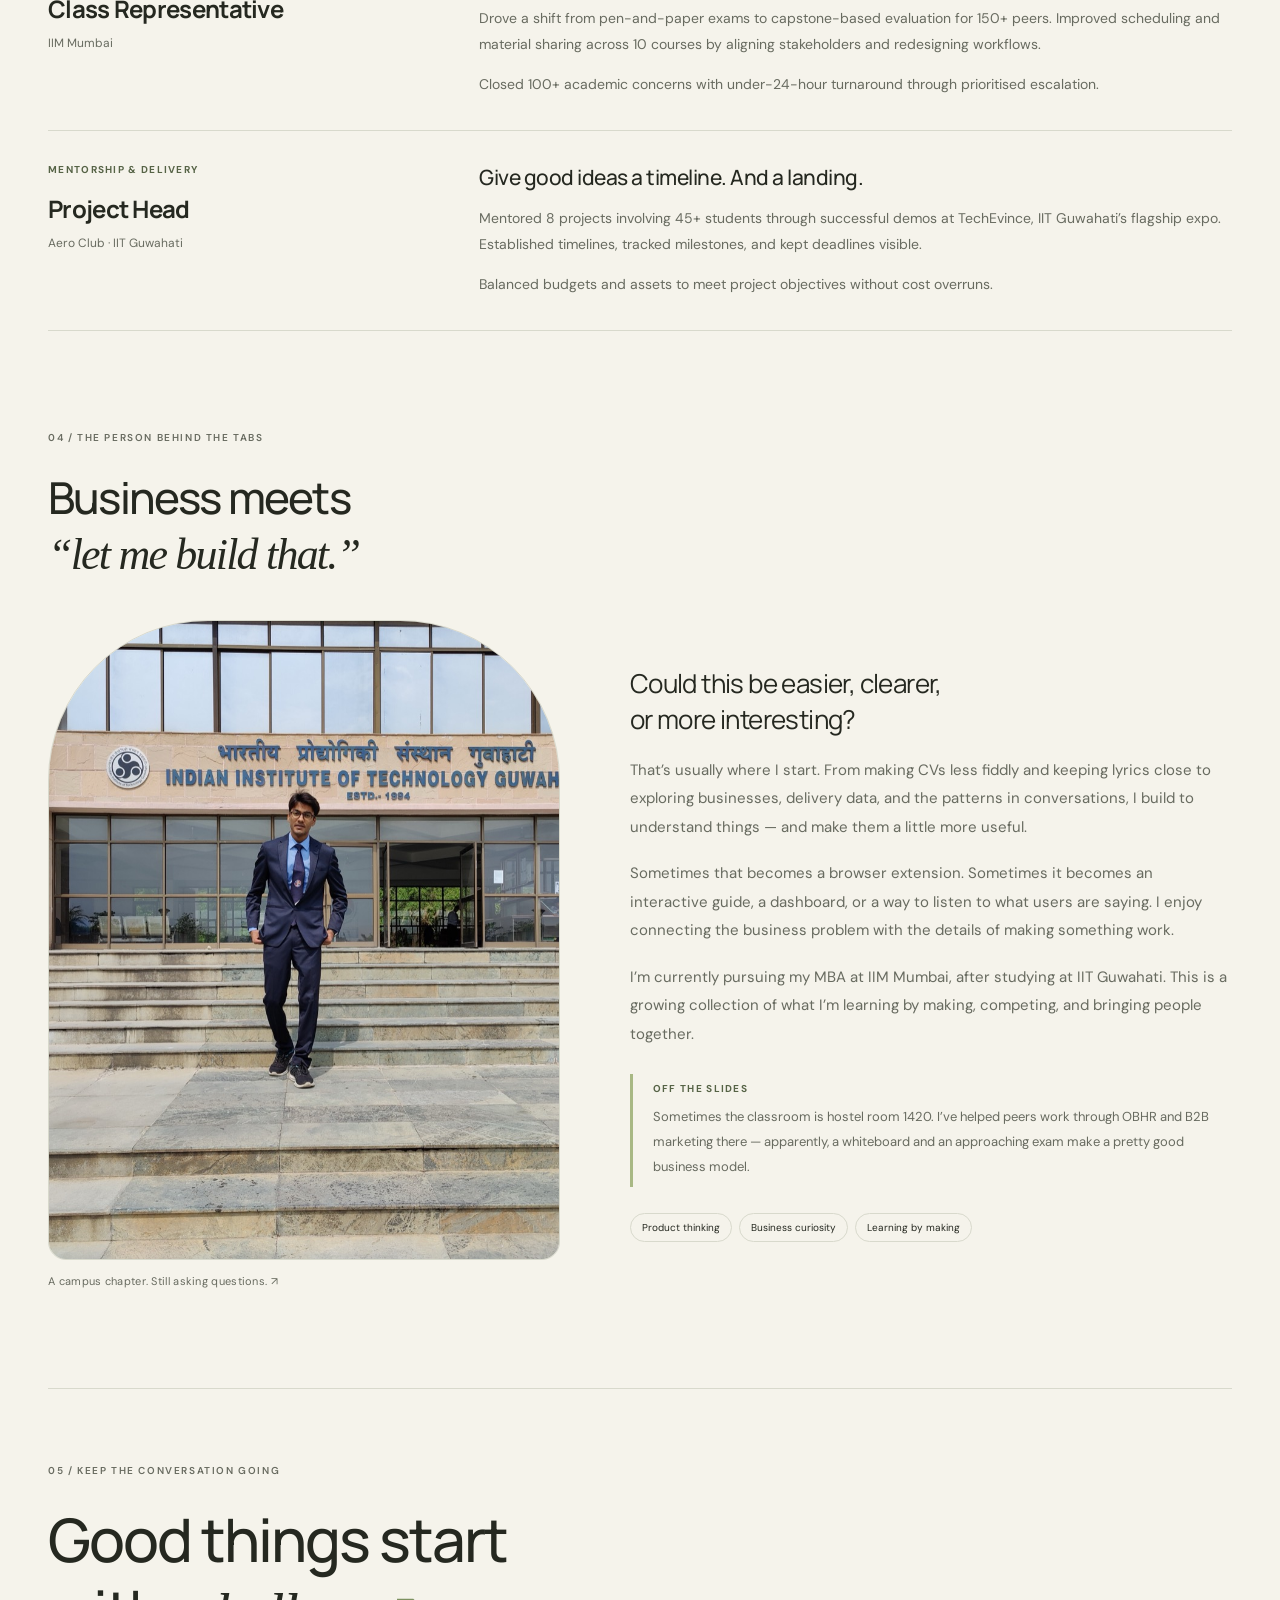
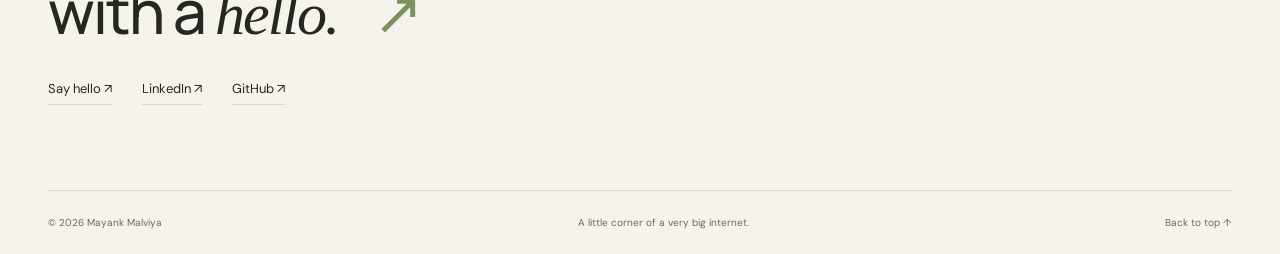
==== commit d6941246: "Showcase company case results and leadership outcomes" ====
--- a/index.html
+++ b/index.html
@@ -5,19 +5,19 @@
   <title>Mayank Malviya</title>
   <meta name="viewport" content="width=device-width, initial-scale=1">
   <meta name="theme-color" content="#f5f3eb">
-  <meta name="description" content="Mayank Malviya — MBA at IIM Mumbai, IIT Guwahati alumnus, and builder of useful digital things. Explore nine projects spanning career tools, music, business research, and analytics.">
+  <meta name="description" content="Mayank Malviya — MBA at IIM Mumbai, IIT Guwahati alumnus, and builder of useful digital things. Explore nine projects, national case competition wins, and leadership across IIM Mumbai and IIT Guwahati.">
   <meta property="og:title" content="Mayank Malviya — Portfolio & Playground">
-  <meta property="og:description" content="A little curiosity. A lot of building. Explore my projects.">
+  <meta property="og:description" content="Business problem-solving, national case competition wins, leadership, and a little curiosity. Explore my work.">
   <meta property="og:type" content="website">
   <meta property="og:url" content="https://mayankmalviya64.github.io/">
   <link rel="canonical" href="https://mayankmalviya64.github.io/">
   <link rel="icon" href="data:image/svg+xml,%3Csvg xmlns='http://www.w3.org/2000/svg' viewBox='0 0 64 64'%3E%3Ccircle cx='32' cy='32' r='32' fill='%23dbea9f'/%3E%3Ctext x='16' y='44' font-size='40' font-family='Georgia'%3Em%3C/text%3E%3C/svg%3E">
-  <link rel="stylesheet" href="style.css?v=20261021">
-  <script src="script.js?v=20261021" defer></script>
+  <link rel="stylesheet" href="style.css?v=20261021b">
+  <script src="script.js?v=20261021b" defer></script>
 </head>
 <body>
   <a class="skip" href="#projects">Skip to projects</a>
-  <header class="nav wrap"><a class="wordmark" href="#" aria-label="Mayank Malviya home">mm<span>✳</span></a><span class="nav-note">A WORK IN CURIOSITY</span><nav aria-label="Main navigation"><a href="#projects">Projects</a><a href="#about">About</a><a href="https://www.linkedin.com/in/mayankmalviya64/" target="_blank" rel="noopener noreferrer">LinkedIn ↗</a></nav></header>
+  <header class="nav wrap"><a class="wordmark" href="#" aria-label="Mayank Malviya home">mm<span>✳</span></a><span class="nav-note">A WORK IN CURIOSITY</span><nav aria-label="Main navigation"><a href="#projects">Projects</a><a href="#cases">Cases</a><a href="#leadership">Leadership</a><a href="#about">About</a><a href="https://www.linkedin.com/in/mayankmalviya64/" target="_blank" rel="noopener noreferrer">LinkedIn ↗</a></nav></header>
   <main>
     <section class="hero wrap" aria-labelledby="hero-title"><p class="eyebrow">● &nbsp; MAYANK MALVIYA · MUMBAI, INDIA</p><h1 id="hero-title">A little curiosity.<br>A lot of <em>building.</em><span class="star" aria-hidden="true">✳</span></h1><p class="hero-copy">I’m Mayank — an MBA student at IIM Mumbai, an IIT Guwahati graduate,<br>and someone who likes turning “what if?” into things you can actually use.</p><a class="text-link" href="#projects">Come explore my corner of the internet &nbsp; ↓</a><div class="hero-note" aria-hidden="true">↙<p>Some ideas escaped<br>my notes app.</p></div><div class="hero-bottom"><span>MBA · IIM MUMBAI ’27 &nbsp; / &nbsp; B.TECH · IIT GUWAHATI ’22</span><span>SCROLL TO PLAY ↓</span></div></section>
     <section id="projects" class="projects wrap" aria-labelledby="projects-title"><div class="section-heading"><div><p class="eyebrow">01 / THE PLAYGROUND</p><h2 id="projects-title">Ideas, out in the wild<span>.</span></h2></div><p>Career tools, music, business, and patterns in everyday life.<br>Nine rabbit holes. Pick a bubble to explore.</p></div><div class="toolbar"><div class="filters" role="group" aria-label="Filter projects"><button class="active" data-filter="all" aria-pressed="true">Everything <small>09</small></button><button data-filter="tools" aria-pressed="false">Useful tools</button><button data-filter="explore" aria-pressed="false">Explore & learn</button></div><button id="motion" aria-pressed="false">Pause motion Ⅱ</button></div>
@@ -34,13 +34,34 @@
     <button class="bubble between" data-project="between" data-category="tools" aria-label="Explore Between Lines"><span class="icon" aria-hidden="true">❝</span><strong>Between Lines</strong><span>Find the rhythm in your chats.</span><b aria-hidden="true">↗</b></button>
     <span class="orbit" aria-hidden="true"></span><span class="tiny-star" aria-hidden="true">✳</span><div class="field-footer"><span id="project-count" aria-live="polite">09 PROJECTS · IN NO PARTICULAR ORBIT</span><span>BUILT WITH CURIOSITY ↗</span></div></div>
     <noscript><p><a href="/cv-builder/">CV Builder</a> · <a href="/spotify-lyrics-pop-out/">Lyrics Pop-Out</a> · <a href="/company-overview/">Company Overview</a> · <a href="/spirit-atlas/">Spirit Atlas</a> · <a href="/listenr-web/">Listenr</a> · <a href="/kearney-otif-analysis/otif-sentinel.html">OTIF Sentinel</a> · <a href="https://casecomptracker.me/">Unstop Case Comp Tracker</a> · <a href="/reviewradar/">ReviewRadar</a> · <a href="/between-lines/">Between Lines</a></p></noscript></section>
+    <!-- Competition results show performance on company case briefs; they do not imply client implementation. -->
+    <section id="cases" class="evidence wrap" aria-labelledby="cases-title">
+      <div class="section-heading"><div><p class="eyebrow">02 / THINKING UNDER PRESSURE</p><h2 id="cases-title">Real business questions.<br><em>Competitive answers.</em></h2></div><p>Company case briefs. Teamwork. A clock that won’t negotiate.<br>Here’s how that has played out.</p></div>
+      <div class="case-grid">
+        <article class="case-card case-featured"><p class="result-label">NATIONAL WINNER</p><h3>Tata Consumer Products</h3><p class="case-name">Grow Beyond Better 2026</p><p>Worked with my team to develop and refine a solution to a company case brief, incorporating TCPL mentors’ feedback ahead of the finale.</p><p class="case-stat">14,000+ <span>peers in the competition pool</span></p><span class="skill-note">Problem framing · Strategy · Team collaboration</span></article>
+        <article class="case-card"><p class="result-label">NATIONAL WINNER</p><h3>HOCCO Ice Cream</h3><p class="case-name">Prachaar 3.0 · Goa Institute of Management</p><p>Developed a go-to-market strategy for HOCCO Ice Cream in GIM’s marketing case study competition.</p><p class="case-stat">2 national wins <span>across company case competitions</span></p><span class="skill-note">Marketing strategy · Go-to-market thinking</span></article>
+        <article class="case-card"><p class="result-label">NATIONAL FINALIST</p><h3>Thoucentric &amp; Xoriant</h3><p class="case-name">Bottoms Up 5.0 · AI for Consulting</p><p>Placed among the top 15 teams in a competition exploring AI for consulting.</p><span class="skill-note">AI × Business problem-solving</span></article>
+        <article class="case-card"><p class="result-label">CAMPUS FINALIST</p><h3>Axis Bank</h3><p class="case-name">Axis Moves’26</p><p>Ranked in the top 5% within a pool of 42,000+ participants.</p><span class="skill-note">Competitive case problem-solving</span></article>
+        <article class="case-card"><p class="result-label">CAMPUS FINALIST</p><h3>Marico</h3><p class="case-name">Over The Wall</p><p>Placed in the top 0.6% among 28,000+ registered candidates.</p><span class="skill-note">Competitive case problem-solving</span></article>
+      </div>
+      <p class="evidence-note">Results from case competitions; solutions presented to judges. Participant pools refer to the overall competitions.</p>
+    </section>
+    <!-- Each leadership story connects a situation, an action, and a concrete outcome. -->
+    <section id="leadership" class="evidence leadership wrap" aria-labelledby="leadership-title">
+      <div class="section-heading"><div><p class="eyebrow">03 / WHEN PEOPLE ARE THE PROJECT</p><h2 id="leadership-title">Less “someone should.”<br><em>More “I’ll take it from here.”</em></h2></div><p>Getting people aligned, resources in place,<br>and things over the finish line.</p></div>
+      <div class="leadership-list">
+        <article class="leadership-row"><div><p class="result-label">PARTNERSHIPS &amp; CHANGE</p><h3>Secretary</h3><p class="case-name">Marketing Interest Group</p></div><div><h4>Build the backing. Bring people along.</h4><p>Secured ₹1.2L+ in prizes and sponsorships, 12 live projects, and 3 MoUs through B2B negotiations. Led committee rebranding across its name, logo, structure, and website, driving a 46% rise in intent applications.</p><p>Hosted a P&amp;G–Meta UGC workshop, Starbucks and Adobe leadership talks, and an Unstop contest reaching 50K+ views.</p></div></article>
+        <article class="leadership-row"><div><p class="result-label">ADVOCACY &amp; EXECUTION</p><h3>Class Representative</h3><p class="case-name">IIM Mumbai</p></div><div><h4>Turn “this isn’t working” into a better process.</h4><p>Drove a shift from pen-and-paper exams to capstone-based evaluation for 150+ peers. Improved scheduling and material sharing across 10 courses by aligning stakeholders and redesigning workflows.</p><p>Closed 100+ academic concerns with under-24-hour turnaround through prioritised escalation.</p></div></article>
+        <article class="leadership-row"><div><p class="result-label">MENTORSHIP &amp; DELIVERY</p><h3>Project Head</h3><p class="case-name">Aero Club · IIT Guwahati</p></div><div><h4>Give good ideas a timeline. And a landing.</h4><p>Mentored 8 projects involving 45+ students through successful demos at TechEvince, IIT Guwahati’s flagship expo. Established timelines, tracked milestones, and kept deadlines visible.</p><p>Balanced budgets and assets to meet project objectives without cost overruns.</p></div></article>
+      </div>
+    </section>
     <section id="about" class="about wrap" aria-labelledby="about-title">
-      <div class="about-heading"><p class="eyebrow">02 / THE PERSON BEHIND THE TABS</p><h2 id="about-title">Business meets<br><em>“let me build that.”</em></h2></div>
+      <div class="about-heading"><p class="eyebrow">04 / THE PERSON BEHIND THE TABS</p><h2 id="about-title">Business meets<br><em>“let me build that.”</em></h2></div>
       <!-- CSS crops the original photo in the page, keeping the source image intact. -->
       <figure class="about-photo"><img src="assets/mayank-iit-guwahati.jpg" width="1400" height="1052" loading="lazy" decoding="async" alt="Mayank standing outside the IIT Guwahati administration building."><figcaption>A campus chapter. Still asking questions. ↗</figcaption></figure>
-      <div class="about-copy"><p class="about-lead">Could this be easier, clearer,<br>or more interesting?</p><p>That’s usually where I start. From making CVs less fiddly and keeping lyrics close to exploring businesses, delivery data, and the patterns in conversations, I build to understand things — and make them a little more useful.</p><p>Sometimes that becomes a browser extension. Sometimes it becomes an interactive guide, a dashboard, or a way to listen to what users are saying. I enjoy connecting the business problem with the details of making something work.</p><p>I’m currently pursuing my MBA at IIM Mumbai, after studying at IIT Guwahati. This is a growing collection of what I’m learning by making.</p><div class="tags"><span>Product thinking</span><span>Business curiosity</span><span>Learning by making</span></div></div>
+      <div class="about-copy"><p class="about-lead">Could this be easier, clearer,<br>or more interesting?</p><p>That’s usually where I start. From making CVs less fiddly and keeping lyrics close to exploring businesses, delivery data, and the patterns in conversations, I build to understand things — and make them a little more useful.</p><p>Sometimes that becomes a browser extension. Sometimes it becomes an interactive guide, a dashboard, or a way to listen to what users are saying. I enjoy connecting the business problem with the details of making something work.</p><p>I’m currently pursuing my MBA at IIM Mumbai, after studying at IIT Guwahati. This is a growing collection of what I’m learning by making, competing, and bringing people together.</p><aside class="personal-note"><span class="result-label">OFF THE SLIDES</span><p>Sometimes the classroom is hostel room 1420. I’ve helped peers work through OBHR and B2B marketing there — apparently, a whiteboard and an approaching exam make a pretty good business model.</p></aside><div class="tags"><span>Product thinking</span><span>Business curiosity</span><span>Learning by making</span></div></div>
     </section>
-    <section class="contact wrap"><p class="eyebrow">03 / KEEP THE CONVERSATION GOING</p><h2>Good things start<br>with a <em>hello.</em> <span aria-hidden="true">↗</span></h2><div class="contact-links"><a href="mailto:mayankmalviya64@gmail.com">Say hello ↗</a><a href="https://www.linkedin.com/in/mayankmalviya64/" target="_blank" rel="noopener noreferrer">LinkedIn ↗</a><a href="https://github.com/mayankmalviya64" target="_blank" rel="noopener noreferrer">GitHub ↗</a></div></section>
+    <section class="contact wrap"><p class="eyebrow">05 / KEEP THE CONVERSATION GOING</p><h2>Good things start<br>with a <em>hello.</em> <span aria-hidden="true">↗</span></h2><div class="contact-links"><a href="mailto:mayankmalviya64@gmail.com">Say hello ↗</a><a href="https://www.linkedin.com/in/mayankmalviya64/" target="_blank" rel="noopener noreferrer">LinkedIn ↗</a><a href="https://github.com/mayankmalviya64" target="_blank" rel="noopener noreferrer">GitHub ↗</a></div></section>
   </main><footer class="wrap"><span>© <span id="year">2026</span> Mayank Malviya</span><span>A little corner of a very big internet.</span><a href="#">Back to top ↑</a></footer>
   <dialog id="project-dialog" aria-labelledby="dialog-title"><div class="dialog-top"><span class="eyebrow" id="dialog-category"></span><button id="close-dialog" aria-label="Close project preview">✕</button></div><div class="dialog-icon" id="dialog-icon" aria-hidden="true"></div><h2 id="dialog-title"></h2><p id="dialog-description"></p><div id="dialog-tags" class="tags"></div><a class="project-link" id="dialog-link" target="_blank" rel="noopener noreferrer">Explore project ↗</a><p class="dialog-foot">OPENS IN A NEW TAB · KEEP EXPLORING</p></dialog>
 </body>
--- a/style.css
+++ b/style.css
@@ -23,3 +23,11 @@
 .about-copy .about-lead{color:var(--ink);font-family:'Manrope',sans-serif;font-size:26px;line-height:1.4;letter-spacing:-.6px}
 @media(max-width:1050px){.about{column-gap:35px}.hero-copy{max-width:72%}}
 @media(max-width:720px){.hero-copy{max-width:none}.about{grid-template-columns:1fr;gap:28px}.about-heading{grid-column:auto}.about-photo{width:min(100%,390px);justify-self:center}.about-photo img{aspect-ratio:1 / 1.1}.about-copy .about-lead{font-size:24px}}
+
+/* Evidence stays in ordinary document flow, so every result works without JavaScript.
+   Wide cards highlight the two wins; smaller cards keep finalist levels explicit. */
+.evidence{padding-block:80px 0}.case-grid{display:grid;grid-template-columns:repeat(6,minmax(0,1fr));gap:18px}.case-card{grid-column:span 2;border:1px solid var(--line);border-radius:18px;padding:26px;background:#eeeee4}.case-card:nth-child(-n+2){grid-column:span 3;background:#e5ebd6}.case-card:nth-child(2){background:#eee0d3}.result-label{font-size:10px;font-weight:700;letter-spacing:1.3px;color:#566346;margin-bottom:16px}.case-card h3,.leadership-row h3{font-family:'Manrope',sans-serif;font-size:24px;letter-spacing:-.7px;margin:0 0 9px}.case-name{font-size:12px;color:var(--muted);line-height:1.6;margin-bottom:20px}.case-card>p:not(.result-label):not(.case-name):not(.case-stat),.leadership-row>div>p:not(.result-label):not(.case-name){font-size:14px;line-height:1.85;color:var(--muted)}.case-stat{font-family:'Manrope',sans-serif;font-size:30px;letter-spacing:-1px;margin:25px 0 20px}.case-stat span{display:block;font:12px 'DM Sans',sans-serif;letter-spacing:0;margin-top:7px;color:var(--muted)}.skill-note{font-size:10px;line-height:1.8;color:#566346}.evidence-note{font-size:11px;line-height:1.7;color:var(--muted);margin:18px 0 0}.leadership-list{border-top:1px solid var(--line)}.leadership-row{display:grid;grid-template-columns:1fr 2fr;gap:55px;padding:32px 0;border-bottom:1px solid var(--line)}.leadership-row h4{font-family:'Manrope',sans-serif;font-size:21px;font-weight:500;margin:0 0 15px;letter-spacing:-.5px}.leadership-row>div>p:last-child{margin-bottom:0}.personal-note{border-left:3px solid #a8b884;padding:8px 0 8px 20px;margin:26px 0}.personal-note .result-label{display:block;margin-bottom:10px}.about-copy .personal-note p{font-size:13px;margin:0}.leadership .section-heading>p{max-width:290px}
+@media(max-width:1050px){.nav-note{display:none}.leadership-row{gap:30px}.evidence .section-heading{display:block}.evidence .section-heading>p{margin-top:18px;max-width:none}}
+@media(max-width:720px){nav{gap:12px;font-size:11px}.evidence{padding-top:55px}.evidence h2{font-size:30px}.case-grid{grid-template-columns:1fr}.case-card,.case-card:nth-child(-n+2){grid-column:auto;padding:24px}.leadership-row{grid-template-columns:1fr;gap:22px;padding:28px 0}.leadership-row .case-name{margin-bottom:0}.leadership-row h4{font-size:20px}}
+/* Let the longer navigation wrap on narrow phones without horizontal scrolling. */
+@media(max-width:420px){.nav{height:auto;min-height:80px;gap:14px;padding-block:18px;flex-wrap:wrap}.nav nav{width:100%;justify-content:space-between;gap:8px}}
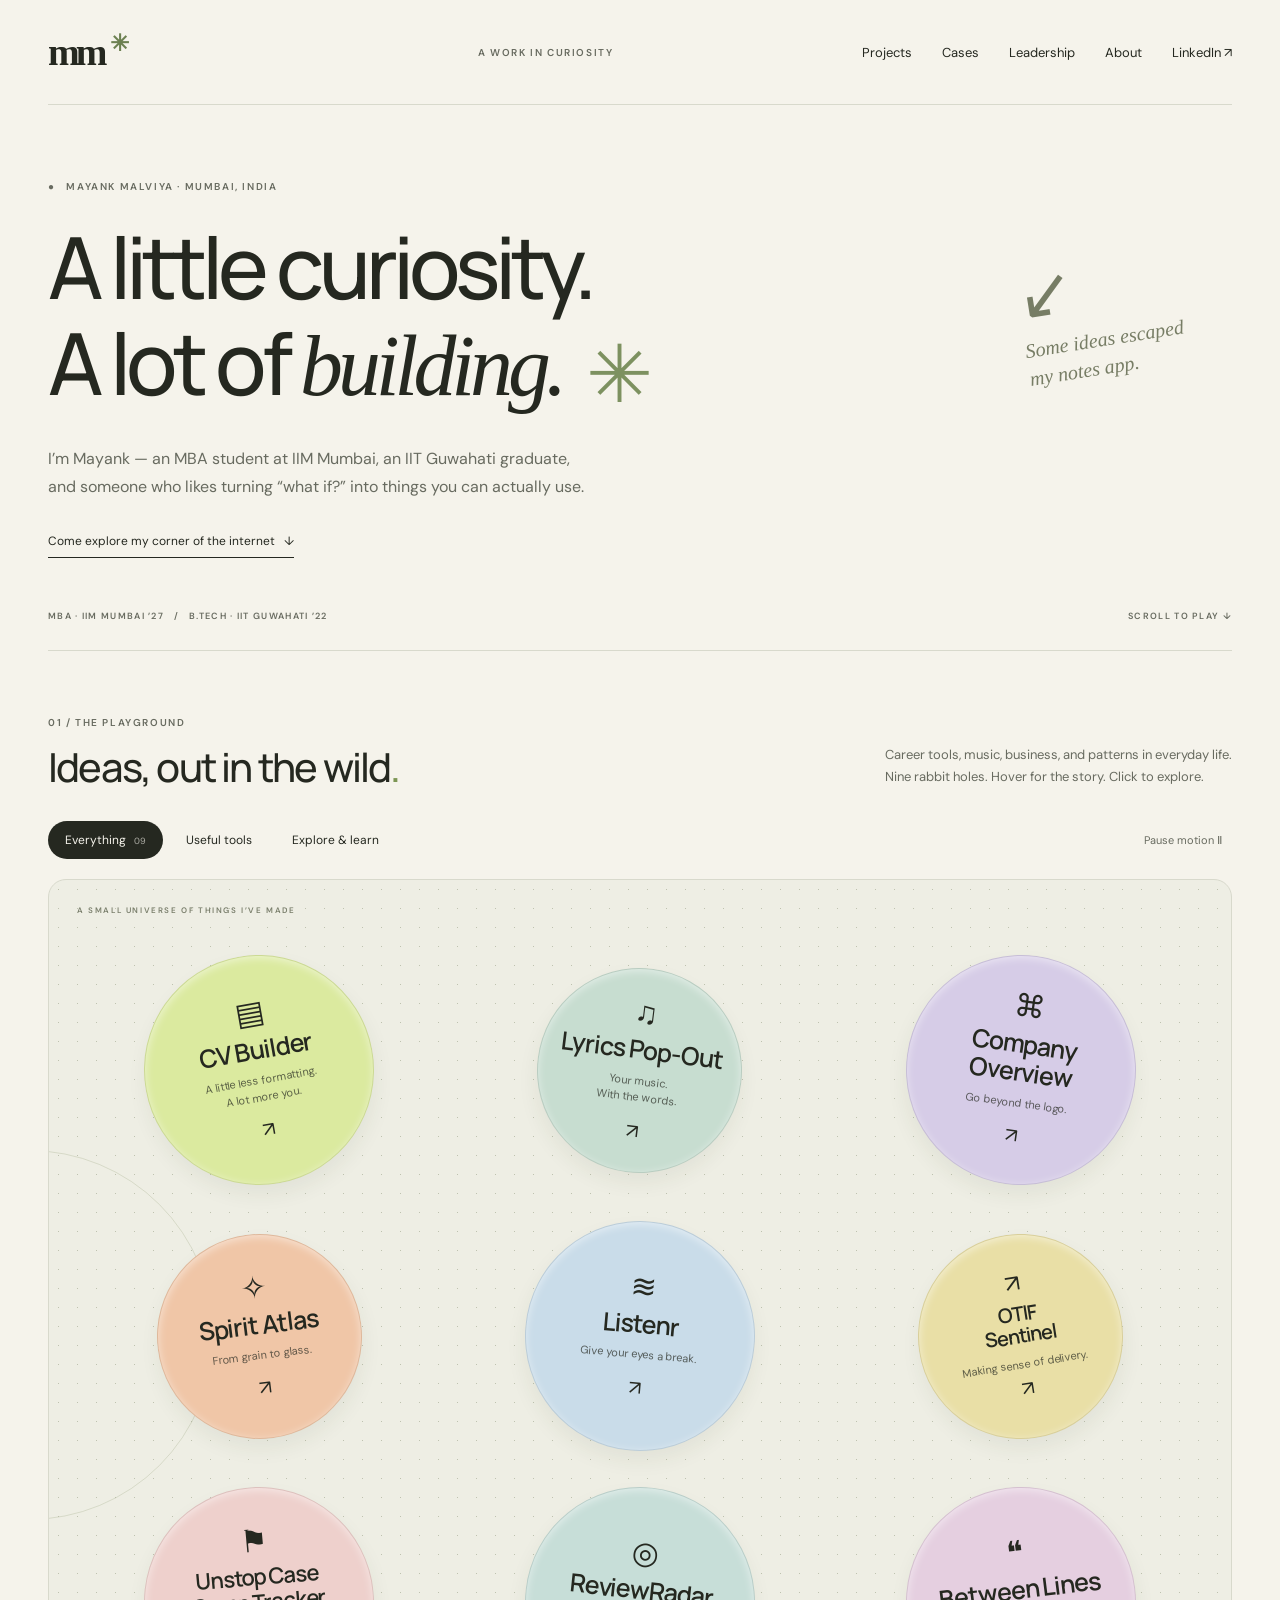
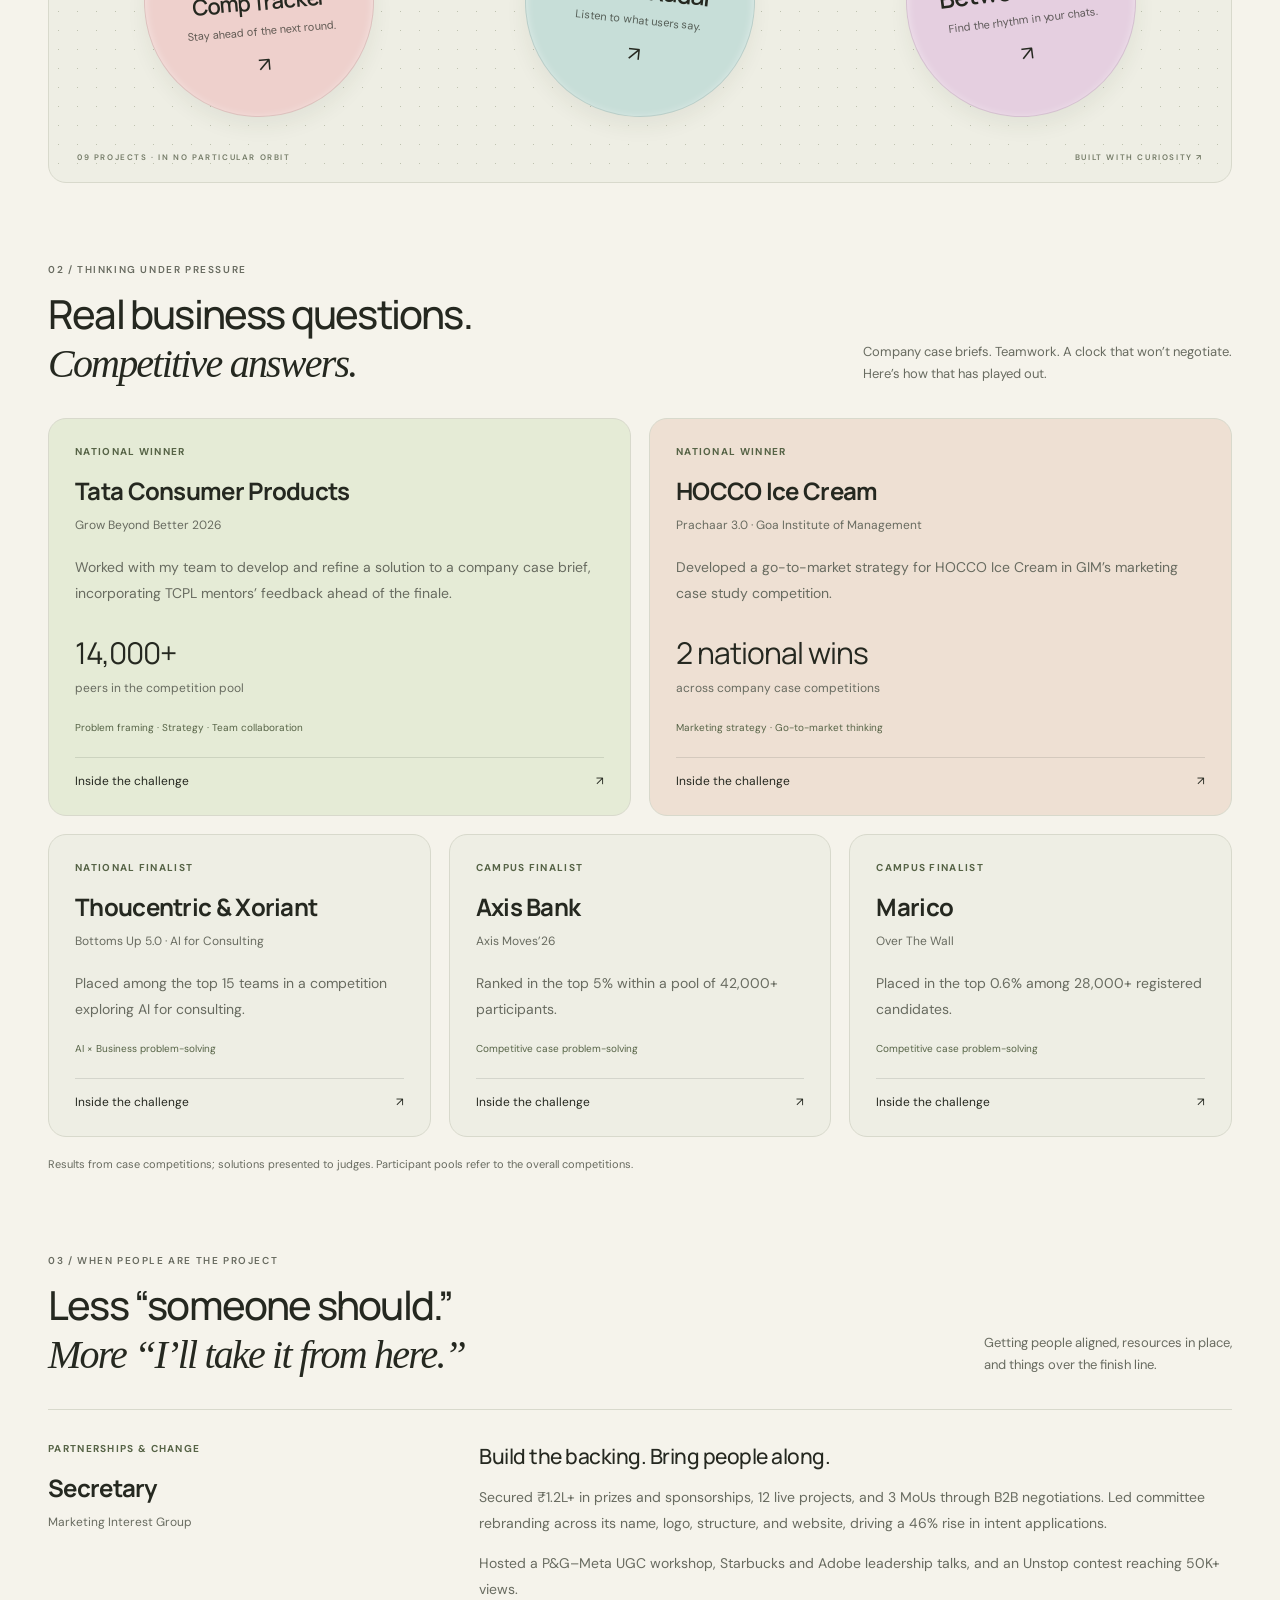
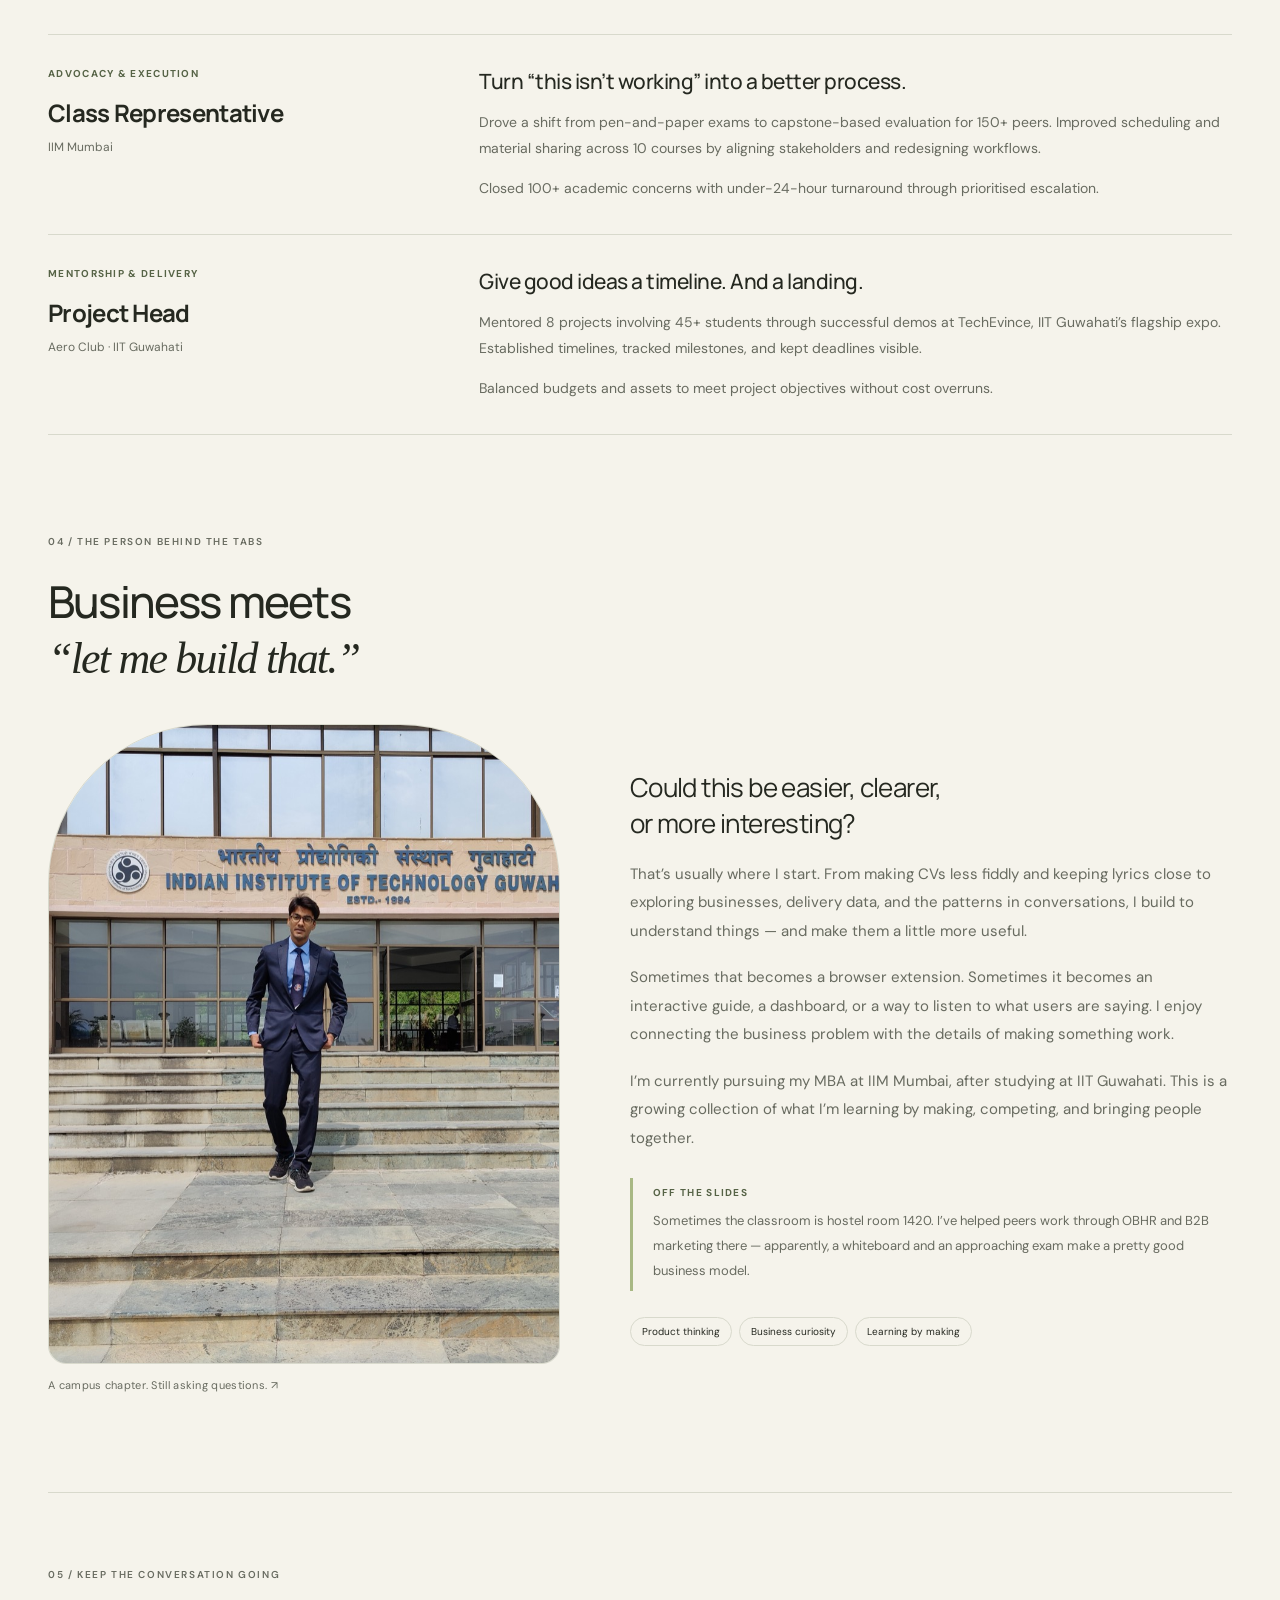
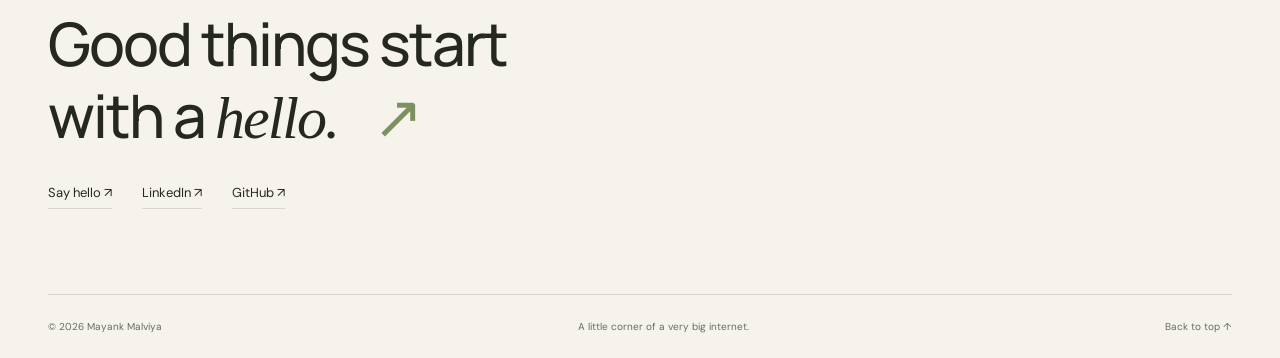
==== commit 51640620: "Add hover previews and sourced competition context" ====
--- a/index.html
+++ b/index.html
@@ -12,37 +12,37 @@
   <meta property="og:url" content="https://mayankmalviya64.github.io/">
   <link rel="canonical" href="https://mayankmalviya64.github.io/">
   <link rel="icon" href="data:image/svg+xml,%3Csvg xmlns='http://www.w3.org/2000/svg' viewBox='0 0 64 64'%3E%3Ccircle cx='32' cy='32' r='32' fill='%23dbea9f'/%3E%3Ctext x='16' y='44' font-size='40' font-family='Georgia'%3Em%3C/text%3E%3C/svg%3E">
-  <link rel="stylesheet" href="style.css?v=20261021b">
-  <script src="script.js?v=20261021b" defer></script>
+  <link rel="stylesheet" href="style.css?v=20261021c">
+  <script src="script.js?v=20261021c" defer></script>
 </head>
 <body>
   <a class="skip" href="#projects">Skip to projects</a>
   <header class="nav wrap"><a class="wordmark" href="#" aria-label="Mayank Malviya home">mm<span>✳</span></a><span class="nav-note">A WORK IN CURIOSITY</span><nav aria-label="Main navigation"><a href="#projects">Projects</a><a href="#cases">Cases</a><a href="#leadership">Leadership</a><a href="#about">About</a><a href="https://www.linkedin.com/in/mayankmalviya64/" target="_blank" rel="noopener noreferrer">LinkedIn ↗</a></nav></header>
   <main>
     <section class="hero wrap" aria-labelledby="hero-title"><p class="eyebrow">● &nbsp; MAYANK MALVIYA · MUMBAI, INDIA</p><h1 id="hero-title">A little curiosity.<br>A lot of <em>building.</em><span class="star" aria-hidden="true">✳</span></h1><p class="hero-copy">I’m Mayank — an MBA student at IIM Mumbai, an IIT Guwahati graduate,<br>and someone who likes turning “what if?” into things you can actually use.</p><a class="text-link" href="#projects">Come explore my corner of the internet &nbsp; ↓</a><div class="hero-note" aria-hidden="true">↙<p>Some ideas escaped<br>my notes app.</p></div><div class="hero-bottom"><span>MBA · IIM MUMBAI ’27 &nbsp; / &nbsp; B.TECH · IIT GUWAHATI ’22</span><span>SCROLL TO PLAY ↓</span></div></section>
-    <section id="projects" class="projects wrap" aria-labelledby="projects-title"><div class="section-heading"><div><p class="eyebrow">01 / THE PLAYGROUND</p><h2 id="projects-title">Ideas, out in the wild<span>.</span></h2></div><p>Career tools, music, business, and patterns in everyday life.<br>Nine rabbit holes. Pick a bubble to explore.</p></div><div class="toolbar"><div class="filters" role="group" aria-label="Filter projects"><button class="active" data-filter="all" aria-pressed="true">Everything <small>09</small></button><button data-filter="tools" aria-pressed="false">Useful tools</button><button data-filter="explore" aria-pressed="false">Explore & learn</button></div><button id="motion" aria-pressed="false">Pause motion Ⅱ</button></div>
+    <section id="projects" class="projects wrap" aria-labelledby="projects-title"><div class="section-heading"><div><p class="eyebrow">01 / THE PLAYGROUND</p><h2 id="projects-title">Ideas, out in the wild<span>.</span></h2></div><p>Career tools, music, business, and patterns in everyday life.<br>Nine rabbit holes. Hover for the story. Click to explore.</p></div><div class="toolbar"><div class="filters" role="group" aria-label="Filter projects"><button class="active" data-filter="all" aria-pressed="true">Everything <small>09</small></button><button data-filter="tools" aria-pressed="false">Useful tools</button><button data-filter="explore" aria-pressed="false">Explore & learn</button></div><button id="motion" aria-pressed="false">Pause motion Ⅱ</button></div>
     <!-- Each bubble is a normal button, supporting keyboards and touch. -->
     <div class="playground" id="playground"><span class="field-label" aria-hidden="true">A SMALL UNIVERSE OF THINGS I’VE MADE</span>
-    <button class="bubble cv" data-project="cv" data-category="tools" aria-label="Explore CV Builder"><span class="icon" aria-hidden="true">▤</span><strong>CV Builder</strong><span>A little less formatting.<br>A lot more you.</span><b aria-hidden="true">↗</b></button>
-    <button class="bubble spotify" data-project="spotify" data-category="tools" aria-label="Explore Spotify Lyrics Pop-Out"><span class="icon" aria-hidden="true">♫</span><strong>Lyrics Pop-Out</strong><span>Your music.<br>With the words.</span><b aria-hidden="true">↗</b></button>
-    <button class="bubble company" data-project="company" data-category="explore" aria-label="Explore Company Overview"><span class="icon" aria-hidden="true">⌘</span><strong>Company<br>Overview</strong><span>Go beyond the logo.</span><b aria-hidden="true">↗</b></button>
-    <button class="bubble spirit" data-project="spirit" data-category="explore" aria-label="Explore Spirit Atlas"><span class="icon" aria-hidden="true">✧</span><strong>Spirit Atlas</strong><span>From grain to glass.</span><b aria-hidden="true">↗</b></button>
-    <button class="bubble listenr" data-project="listenr" data-category="tools" aria-label="Explore Listenr"><span class="icon" aria-hidden="true">≋</span><strong>Listenr</strong><span>Give your eyes a break.</span><b aria-hidden="true">↗</b></button>
-    <button class="bubble otif" data-project="otif" data-category="explore" aria-label="Explore OTIF Sentinel"><span class="icon" aria-hidden="true">↗</span><strong>OTIF<br>Sentinel</strong><span>Making sense of delivery.</span><b aria-hidden="true">↗</b></button>
-    <button class="bubble tracker" data-project="tracker" data-category="tools" aria-label="Explore Unstop Case Comp Tracker"><span class="icon" aria-hidden="true">⚑</span><strong>Unstop Case<br>Comp Tracker</strong><span>Stay ahead of the next round.</span><b aria-hidden="true">↗</b></button>
-    <button class="bubble reviewradar" data-project="reviewradar" data-category="tools" aria-label="Explore ReviewRadar"><span class="icon" aria-hidden="true">◎</span><strong>ReviewRadar</strong><span>Listen to what users say.</span><b aria-hidden="true">↗</b></button>
-    <button class="bubble between" data-project="between" data-category="tools" aria-label="Explore Between Lines"><span class="icon" aria-hidden="true">❝</span><strong>Between Lines</strong><span>Find the rhythm in your chats.</span><b aria-hidden="true">↗</b></button>
+    <a class="bubble cv" data-project="cv" href="https://mayankmalviya64.github.io/cv-builder/" target="_blank" rel="noopener noreferrer" data-category="tools" aria-label="Explore CV Builder"><span class="icon" aria-hidden="true">▤</span><strong>CV Builder</strong><span>A little less formatting.<br>A lot more you.</span><b aria-hidden="true">↗</b></a>
+    <a class="bubble spotify" data-project="spotify" href="https://chromewebstore.google.com/detail/spotify-lyrics-pop-out/iefmjdliplhckfhclcjkpcbdahknciih" target="_blank" rel="noopener noreferrer" data-category="tools" aria-label="Explore Spotify Lyrics Pop-Out"><span class="icon" aria-hidden="true">♫</span><strong>Lyrics Pop-Out</strong><span>Your music.<br>With the words.</span><b aria-hidden="true">↗</b></a>
+    <a class="bubble company" data-project="company" href="https://mayankmalviya64.github.io/company-overview/" target="_blank" rel="noopener noreferrer" data-category="explore" aria-label="Explore Company Overview"><span class="icon" aria-hidden="true">⌘</span><strong>Company<br>Overview</strong><span>Go beyond the logo.</span><b aria-hidden="true">↗</b></a>
+    <a class="bubble spirit" data-project="spirit" href="https://mayankmalviya64.github.io/spirit-atlas/" target="_blank" rel="noopener noreferrer" data-category="explore" aria-label="Explore Spirit Atlas"><span class="icon" aria-hidden="true">✧</span><strong>Spirit Atlas</strong><span>From grain to glass.</span><b aria-hidden="true">↗</b></a>
+    <a class="bubble listenr" data-project="listenr" href="https://mayankmalviya64.github.io/listenr-web/" target="_blank" rel="noopener noreferrer" data-category="tools" aria-label="Explore Listenr"><span class="icon" aria-hidden="true">≋</span><strong>Listenr</strong><span>Give your eyes a break.</span><b aria-hidden="true">↗</b></a>
+    <a class="bubble otif" data-project="otif" href="https://mayankmalviya64.github.io/kearney-otif-analysis/otif-sentinel.html" target="_blank" rel="noopener noreferrer" data-category="explore" aria-label="Explore OTIF Sentinel"><span class="icon" aria-hidden="true">↗</span><strong>OTIF<br>Sentinel</strong><span>Making sense of delivery.</span><b aria-hidden="true">↗</b></a>
+    <a class="bubble tracker" data-project="tracker" href="https://casecomptracker.me/" target="_blank" rel="noopener noreferrer" data-category="tools" aria-label="Explore Unstop Case Comp Tracker"><span class="icon" aria-hidden="true">⚑</span><strong>Unstop Case<br>Comp Tracker</strong><span>Stay ahead of the next round.</span><b aria-hidden="true">↗</b></a>
+    <a class="bubble reviewradar" data-project="reviewradar" href="https://mayankmalviya64.github.io/reviewradar/" target="_blank" rel="noopener noreferrer" data-category="tools" aria-label="Explore ReviewRadar"><span class="icon" aria-hidden="true">◎</span><strong>ReviewRadar</strong><span>Listen to what users say.</span><b aria-hidden="true">↗</b></a>
+    <a class="bubble between" data-project="between" href="https://mayankmalviya64.github.io/between-lines/" target="_blank" rel="noopener noreferrer" data-category="tools" aria-label="Explore Between Lines"><span class="icon" aria-hidden="true">❝</span><strong>Between Lines</strong><span>Find the rhythm in your chats.</span><b aria-hidden="true">↗</b></a>
     <span class="orbit" aria-hidden="true"></span><span class="tiny-star" aria-hidden="true">✳</span><div class="field-footer"><span id="project-count" aria-live="polite">09 PROJECTS · IN NO PARTICULAR ORBIT</span><span>BUILT WITH CURIOSITY ↗</span></div></div>
     <noscript><p><a href="/cv-builder/">CV Builder</a> · <a href="/spotify-lyrics-pop-out/">Lyrics Pop-Out</a> · <a href="/company-overview/">Company Overview</a> · <a href="/spirit-atlas/">Spirit Atlas</a> · <a href="/listenr-web/">Listenr</a> · <a href="/kearney-otif-analysis/otif-sentinel.html">OTIF Sentinel</a> · <a href="https://casecomptracker.me/">Unstop Case Comp Tracker</a> · <a href="/reviewradar/">ReviewRadar</a> · <a href="/between-lines/">Between Lines</a></p></noscript></section>
     <!-- Competition results show performance on company case briefs; they do not imply client implementation. -->
     <section id="cases" class="evidence wrap" aria-labelledby="cases-title">
       <div class="section-heading"><div><p class="eyebrow">02 / THINKING UNDER PRESSURE</p><h2 id="cases-title">Real business questions.<br><em>Competitive answers.</em></h2></div><p>Company case briefs. Teamwork. A clock that won’t negotiate.<br>Here’s how that has played out.</p></div>
       <div class="case-grid">
-        <article class="case-card case-featured"><p class="result-label">NATIONAL WINNER</p><h3>Tata Consumer Products</h3><p class="case-name">Grow Beyond Better 2026</p><p>Worked with my team to develop and refine a solution to a company case brief, incorporating TCPL mentors’ feedback ahead of the finale.</p><p class="case-stat">14,000+ <span>peers in the competition pool</span></p><span class="skill-note">Problem framing · Strategy · Team collaboration</span></article>
-        <article class="case-card"><p class="result-label">NATIONAL WINNER</p><h3>HOCCO Ice Cream</h3><p class="case-name">Prachaar 3.0 · Goa Institute of Management</p><p>Developed a go-to-market strategy for HOCCO Ice Cream in GIM’s marketing case study competition.</p><p class="case-stat">2 national wins <span>across company case competitions</span></p><span class="skill-note">Marketing strategy · Go-to-market thinking</span></article>
-        <article class="case-card"><p class="result-label">NATIONAL FINALIST</p><h3>Thoucentric &amp; Xoriant</h3><p class="case-name">Bottoms Up 5.0 · AI for Consulting</p><p>Placed among the top 15 teams in a competition exploring AI for consulting.</p><span class="skill-note">AI × Business problem-solving</span></article>
-        <article class="case-card"><p class="result-label">CAMPUS FINALIST</p><h3>Axis Bank</h3><p class="case-name">Axis Moves’26</p><p>Ranked in the top 5% within a pool of 42,000+ participants.</p><span class="skill-note">Competitive case problem-solving</span></article>
-        <article class="case-card"><p class="result-label">CAMPUS FINALIST</p><h3>Marico</h3><p class="case-name">Over The Wall</p><p>Placed in the top 0.6% among 28,000+ registered candidates.</p><span class="skill-note">Competitive case problem-solving</span></article>
+        <article class="case-card case-featured"><p class="result-label">NATIONAL WINNER</p><h3>Tata Consumer Products</h3><p class="case-name">Grow Beyond Better 2026</p><p>Worked with my team to develop and refine a solution to a company case brief, incorporating TCPL mentors’ feedback ahead of the finale.</p><p class="case-stat">14,000+ <span>peers in the competition pool</span></p><span class="skill-note">Problem framing · Strategy · Team collaboration</span><details class="case-details"><summary>Inside the challenge <span aria-hidden="true">↗</span></summary><div class="case-context"><h4>The challenge</h4><p>A three-person MBA business challenge tackling real TCPL problems. Teams progressed from an executive summary to a top-13 evaluation round and a four-team finale.</p><h4>The journey</h4><p>Company leaders evaluated the shortlisted ideas; finalists presented their solutions to TCPL leadership.</p><a class="source-link" href="https://unstop.com/competitions/grow-beyond-better-2026-tata-consumer-products-1635704/amp" target="_blank" rel="noopener noreferrer">Competition brief · Unstop ↗</a><small>Public competition context · checked 21 Oct 2026</small></div></details></article>
+        <article class="case-card"><p class="result-label">NATIONAL WINNER</p><h3>HOCCO Ice Cream</h3><p class="case-name">Prachaar 3.0 · Goa Institute of Management</p><p>Developed a go-to-market strategy for HOCCO Ice Cream in GIM’s marketing case study competition.</p><p class="case-stat">2 national wins <span>across company case competitions</span></p><span class="skill-note">Marketing strategy · Go-to-market thinking</span><details class="case-details"><summary>Inside the challenge <span aria-hidden="true">↗</span></summary><div class="case-context"><h4>The challenge</h4><p>MECCA, GIM’s marketing club, organised Prachaar 3.0 in association with HOCCO Ice Cream and Unstop.</p><h4>The focus</h4><p>A marketing challenge connecting classroom thinking with a real brand. My team’s go-to-market work is summarised above.</p><a class="source-link" href="https://in.linkedin.com/in/mecca-the-marketing-club-gim" target="_blank" rel="noopener noreferrer">Organiser · MECCA, GIM ↗</a><small>Public competition context · checked 21 Oct 2026</small></div></details></article>
+        <article class="case-card"><p class="result-label">NATIONAL FINALIST</p><h3>Thoucentric &amp; Xoriant</h3><p class="case-name">Bottoms Up 5.0 · AI for Consulting</p><p>Placed among the top 15 teams in a competition exploring AI for consulting.</p><span class="skill-note">AI × Business problem-solving</span><details class="case-details"><summary>Inside the challenge <span aria-hidden="true">↗</span></summary><div class="case-context"><h4>The challenge</h4><p>Thoucentric’s national MBA case competition, with Xoriant, explored the theme “AI for Consulting”.</p><h4>The focus</h4><p>Participants were invited to apply AI to real-world consulting problems. Entry was restricted to invited institutes.</p><a class="source-link" href="https://www.linkedin.com/posts/thoucentric_bottomsup-thoucentric-xoriant-activity-7485655119301095424-Dumc" target="_blank" rel="noopener noreferrer">Organiser · Thoucentric ↗</a><small>Public competition context · checked 21 Oct 2026</small></div></details></article>
+        <article class="case-card"><p class="result-label">CAMPUS FINALIST</p><h3>Axis Bank</h3><p class="case-name">Axis Moves’26</p><p>Ranked in the top 5% within a pool of 42,000+ participants.</p><span class="skill-note">Competitive case problem-solving</span><details class="case-details"><summary>Inside the challenge <span aria-hidden="true">↗</span></summary><div class="case-context"><h4>The challenge</h4><p>MOVES 2026 asked students to reimagine banking for 2035, connecting new ideas with the future of financial services.</p><h4>The national stage</h4><p>Axis Bank reports over 43,000 students across the event. The Mumbai grand finale brought shortlisted teams before senior Axis Group leaders.</p><a class="source-link" href="https://www.axis.bank.in/about-us/press-releases/axis-bank-s-moves-2026-sees-43-000-students-reimagine-the-future-of-banking-for-2035" target="_blank" rel="noopener noreferrer">Official recap · Axis Bank ↗</a><small>Public competition context · checked 21 Oct 2026</small></div></details></article>
+        <article class="case-card"><p class="result-label">CAMPUS FINALIST</p><h3>Marico</h3><p class="case-name">Over The Wall</p><p>Placed in the top 0.6% among 28,000+ registered candidates.</p><span class="skill-note">Competitive case problem-solving</span><details class="case-details"><summary>Inside the challenge <span aria-hidden="true">↗</span></summary><div class="case-context"><h4>The challenge</h4><p>Marico’s Over The Wall invites MBA students to propose fresh avenues for business growth.</p><h4>Format reference · Season 13</h4><p>The published format includes an idea submission and Campus Face-Off, followed by mentorship and CXO rounds for teams that advance.</p><a class="source-link" href="https://api.unstop.com/competitions/crp-marico-over-the-wall-season-13-marico-1531168" target="_blank" rel="noopener noreferrer">Competition format · Unstop ↗</a><small>Public competition context · checked 21 Oct 2026</small></div></details></article>
       </div>
       <p class="evidence-note">Results from case competitions; solutions presented to judges. Participant pools refer to the overall competitions.</p>
     </section>
@@ -63,6 +63,6 @@
     </section>
     <section class="contact wrap"><p class="eyebrow">05 / KEEP THE CONVERSATION GOING</p><h2>Good things start<br>with a <em>hello.</em> <span aria-hidden="true">↗</span></h2><div class="contact-links"><a href="mailto:mayankmalviya64@gmail.com">Say hello ↗</a><a href="https://www.linkedin.com/in/mayankmalviya64/" target="_blank" rel="noopener noreferrer">LinkedIn ↗</a><a href="https://github.com/mayankmalviya64" target="_blank" rel="noopener noreferrer">GitHub ↗</a></div></section>
   </main><footer class="wrap"><span>© <span id="year">2026</span> Mayank Malviya</span><span>A little corner of a very big internet.</span><a href="#">Back to top ↑</a></footer>
-  <dialog id="project-dialog" aria-labelledby="dialog-title"><div class="dialog-top"><span class="eyebrow" id="dialog-category"></span><button id="close-dialog" aria-label="Close project preview">✕</button></div><div class="dialog-icon" id="dialog-icon" aria-hidden="true"></div><h2 id="dialog-title"></h2><p id="dialog-description"></p><div id="dialog-tags" class="tags"></div><a class="project-link" id="dialog-link" target="_blank" rel="noopener noreferrer">Explore project ↗</a><p class="dialog-foot">OPENS IN A NEW TAB · KEEP EXPLORING</p></dialog>
+  <aside id="project-dialog" class="project-preview" aria-labelledby="dialog-title" hidden><div class="dialog-top"><span class="eyebrow" id="dialog-category"></span><button id="close-dialog" aria-label="Close project preview">✕</button></div><div class="dialog-icon" id="dialog-icon" aria-hidden="true"></div><h2 id="dialog-title"></h2><p id="dialog-description"></p><div id="dialog-tags" class="tags"></div><a class="project-link" id="dialog-link" target="_blank" rel="noopener noreferrer">Explore project ↗</a><p class="dialog-foot">OPENS IN A NEW TAB · KEEP EXPLORING</p></aside>
 </body>
 </html>
--- a/style.css
+++ b/style.css
@@ -31,3 +31,14 @@
 @media(max-width:720px){nav{gap:12px;font-size:11px}.evidence{padding-top:55px}.evidence h2{font-size:30px}.case-grid{grid-template-columns:1fr}.case-card,.case-card:nth-child(-n+2){grid-column:auto;padding:24px}.leadership-row{grid-template-columns:1fr;gap:22px;padding:28px 0}.leadership-row .case-name{margin-bottom:0}.leadership-row h4{font-size:20px}}
 /* Let the longer navigation wrap on narrow phones without horizontal scrolling. */
 @media(max-width:420px){.nav{height:auto;min-height:80px;gap:14px;padding-block:18px;flex-wrap:wrap}.nav nav{width:100%;justify-content:space-between;gap:8px}}
+
+/* Hover previews reuse the original project information without a modal backdrop.
+   Fixed positioning avoids clipping at the dotted playground’s rounded edges. */
+.project-preview{position:fixed;z-index:30;width:min(360px,calc(100vw - 24px));max-height:calc(100dvh - 24px);overflow:auto;border:1px solid var(--line);border-radius:20px;background:var(--paper);padding:24px;box-shadow:0 18px 65px #25282026}
+.project-preview[hidden]{display:none}.project-preview h2{font-size:28px;margin-bottom:12px}.project-preview .dialog-icon{width:54px;height:54px;font-size:27px;margin:16px 0}.project-preview #dialog-description{font-size:13px;line-height:1.7;margin-bottom:0}.project-preview .tags{margin-top:16px}.project-preview .project-link{margin-top:18px;padding:13px}.project-preview .dialog-top .eyebrow{font-size:8px;letter-spacing:1px}.project-preview .dialog-top button{flex-shrink:0}.bubble[aria-expanded="true"]{animation-play-state:paused}
+/* Content remains a native disclosure for touch, keyboard, and no-JS visitors. */
+.case-card{position:relative;align-self:start;transition:box-shadow .2s,border-color .2s}.case-card:hover,.case-card:focus-within{border-color:#a4b18c;box-shadow:0 12px 30px #25282012}.case-details{margin-top:20px;border-top:1px solid #25282020;padding-top:15px}.case-details summary{cursor:pointer;font-size:12px;list-style:none;display:flex;justify-content:space-between;gap:12px}.case-details summary::-webkit-details-marker{display:none}.case-details summary:focus-visible{outline:3px solid #376d48;outline-offset:5px}.case-details[open] summary span{rotate:90deg}.case-context{padding-top:18px}.case-context h4{font-size:11px;margin:0 0 7px;letter-spacing:.3px}.case-context p{font-size:12px;line-height:1.8;color:var(--muted);margin-bottom:16px}.source-link{font-size:10px;text-decoration:underline;text-underline-offset:3px}.case-context small{display:block;font-size:9px;line-height:1.7;color:var(--muted);margin-top:10px}
+/* Gentle feedback carries through the rest of the page without hiding its text. */
+.leadership-row{transition:background .2s,box-shadow .2s}.leadership-row:hover,.leadership-row:focus-within{background:#e8ebde;box-shadow:14px 0 #e8ebde,-14px 0 #e8ebde}.about-photo img{transition:box-shadow .2s}.about-photo:hover img{box-shadow:0 12px 32px #25282018}.tags span:hover{background:#e5ebd6}.contact-links a,nav a,footer a{transition:color .2s}footer a:hover{color:#638040}
+@media(hover:none){.project-preview{left:12px!important;top:auto!important;bottom:12px;width:calc(100vw - 24px);max-height:75dvh}}
+@media(prefers-reduced-motion:reduce){.case-card,.leadership-row,.about-photo img,.contact-links a,nav a,footer a{transition:none}}
